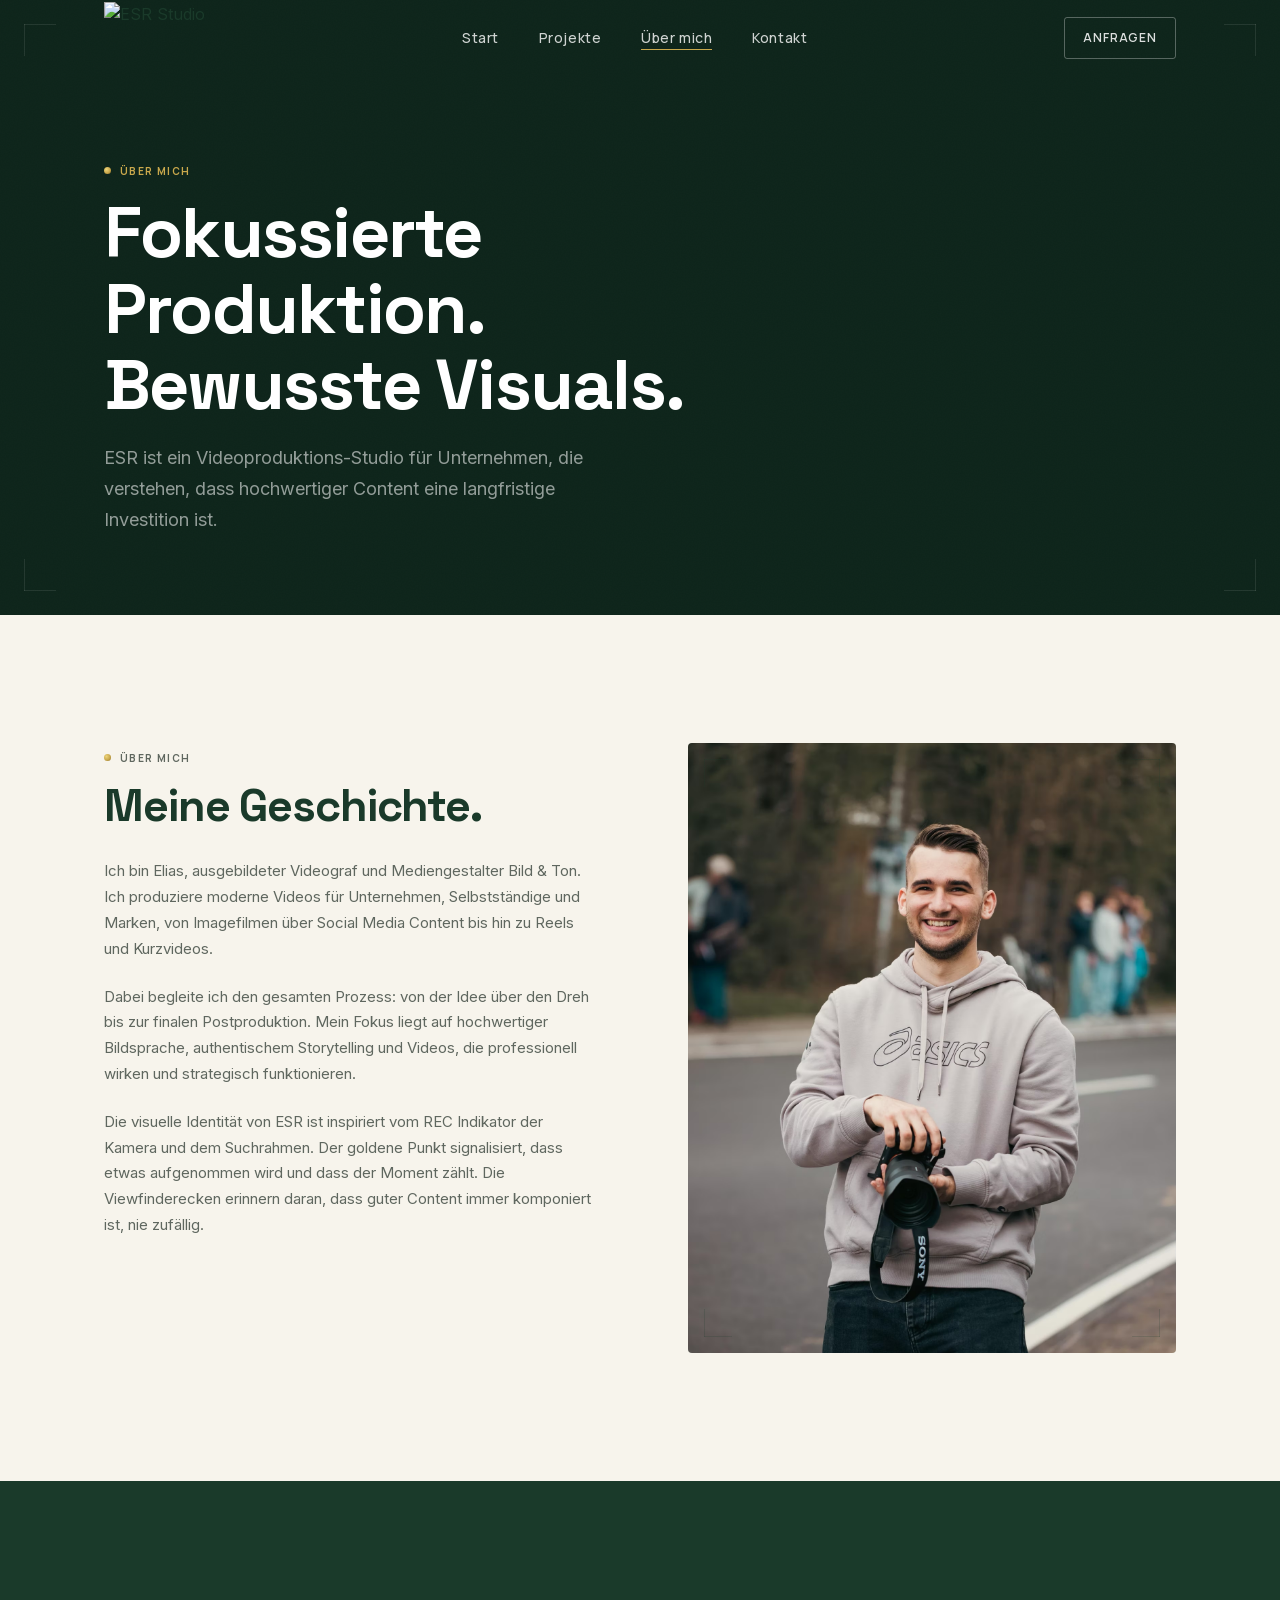
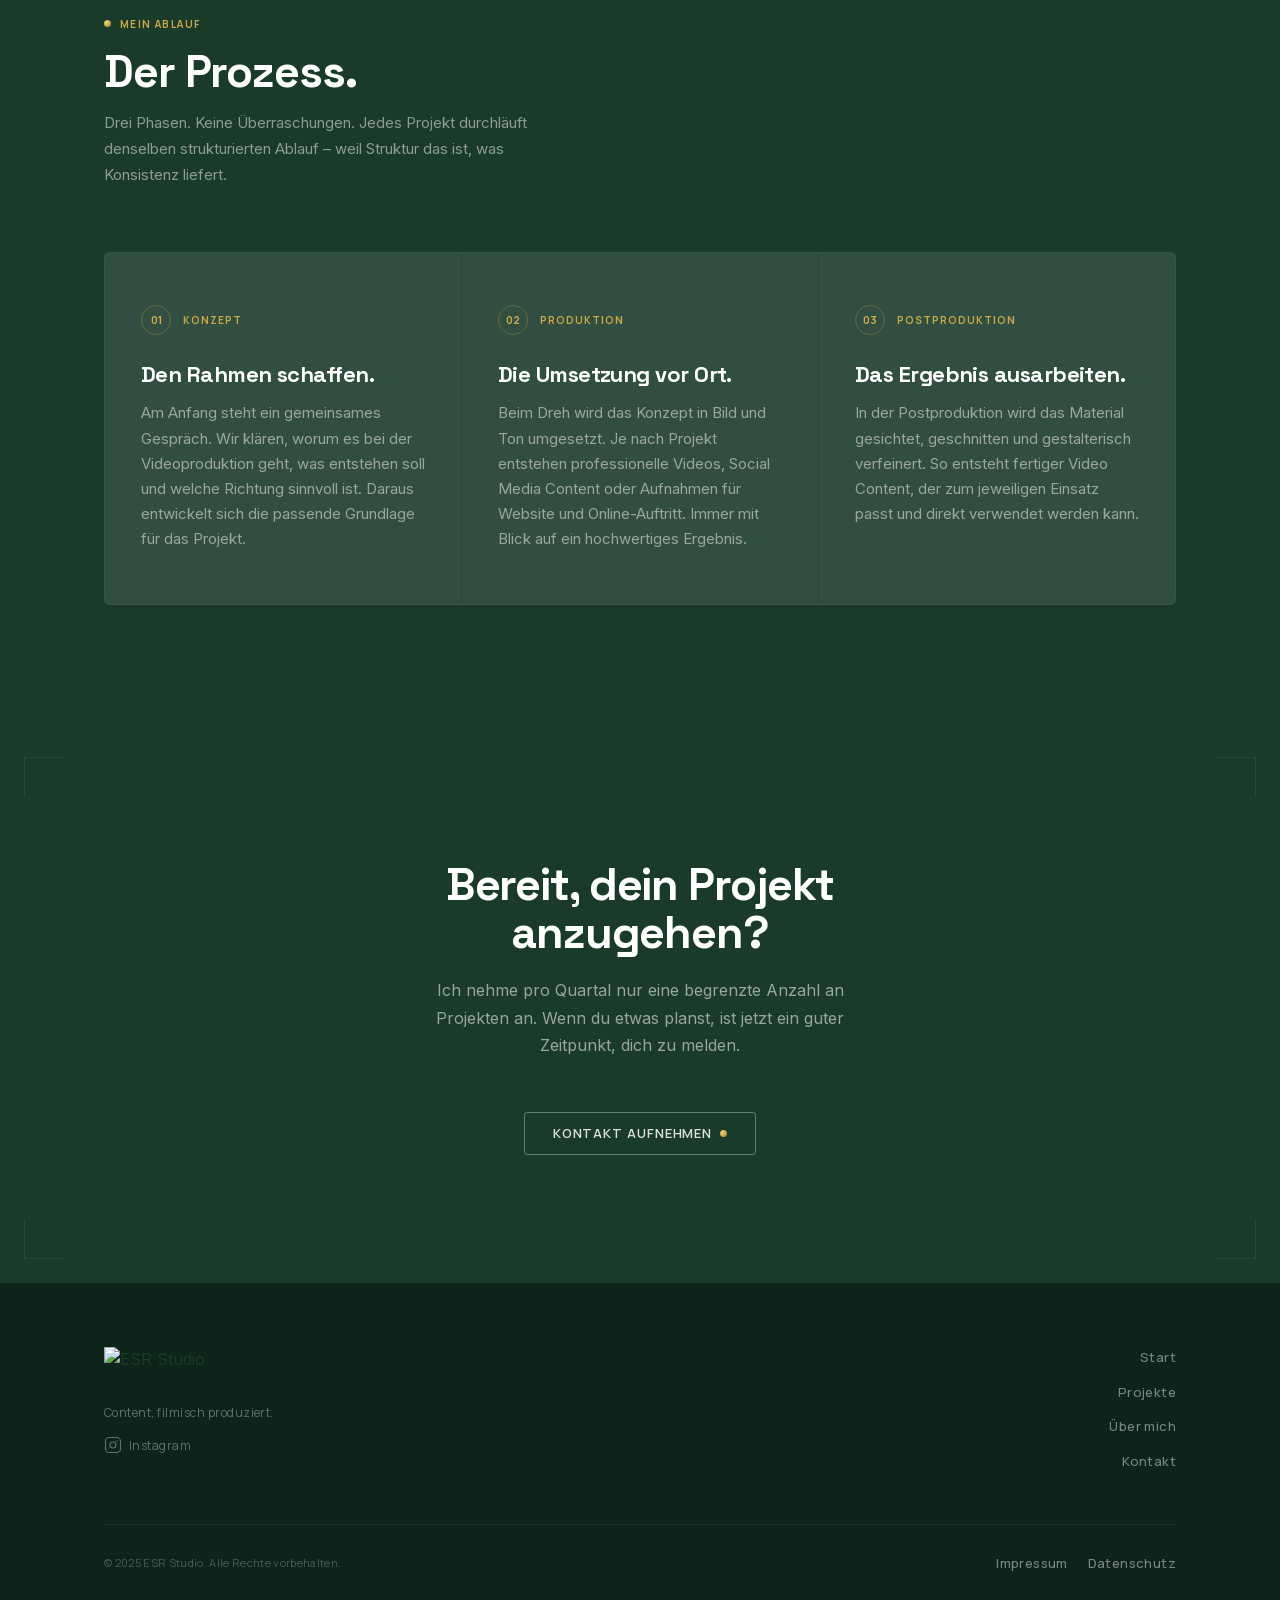
==== about.html @ 5d0f4ec6 "Optimize images: convert all to AVIF for faster load times Converted all JPG/PNG images to AVIF form" ====
<!DOCTYPE html>
<html lang="de">
<head>
  <meta charset="UTF-8">
  <meta name="viewport" content="width=device-width, initial-scale=1.0">
  <title>Über mich — ESR Studio</title>
  <meta name="description" content="Ich bin Elias – ausgebildeter Videograf und Mediengestalter. ESR produziert moderne Videos für Unternehmen, Selbstständige und Marken.">
  <link rel="stylesheet" href="css/fonts.css">
  <link rel="stylesheet" href="css/styles.css">
</head>
<body>

  <!-- Navigation -->
  <nav class="nav" id="nav">
    <div class="nav__inner">

      <a href="index.html" class="nav__logo-link" aria-label="ESR Studio — Startseite">
        <img class="logo"
             src="Brand_assets/Kopie%20von%20ESR%20studio%20(1).avif"
             alt="ESR Studio"
             height="72">
      </a>

      <ul class="nav__links" role="list">
        <li><a href="index.html"   class="nav__link">Start</a></li>
        <li><a href="work.html"    class="nav__link">Projekte</a></li>
        <li><a href="about.html"   class="nav__link active">Über mich</a></li>
        <li><a href="contact.html" class="nav__link">Kontakt</a></li>
      </ul>

      <a href="contact.html" class="nav__cta">Anfragen</a>

      <button class="nav__toggle" id="navToggle" aria-label="Menü öffnen">
        <span></span><span></span><span></span>
      </button>
    </div>
  </nav>

  <!-- Mobile menu -->
  <div class="nav__mobile" id="mobileMenu" role="dialog" aria-label="Navigation">
    <button class="nav__mobile-close" id="mobileClose" aria-label="Menü schließen">&#x2715;</button>
    <a href="index.html"   class="nav__mobile-link">Start</a>
    <a href="work.html"    class="nav__mobile-link">Projekte</a>
    <a href="about.html"   class="nav__mobile-link">Über mich</a>
    <a href="contact.html" class="nav__mobile-link">Kontakt</a>
  </div>

  <main>

    <!-- Page Hero -->
    <header class="page-hero">
      <div class="page-hero__grain" aria-hidden="true"></div>
      <div class="container">
        <div class="page-hero__content">
          <div class="section-label section-label--gold hero-enter hero-enter-d1">
            <span class="gold-dot"></span> Über mich
          </div>
          <h1 class="hero-enter hero-enter-d2">
            Fokussierte Produktion.<br>Bewusste Visuals.
          </h1>
          <p class="hero-enter hero-enter-d3">
            ESR ist ein Videoproduktions-Studio für Unternehmen, die verstehen,
            dass hochwertiger Content eine langfristige Investition ist.
          </p>
        </div>
      </div>
    </header>

    <!-- Brand Intro -->
    <section class="section about-intro">
      <div class="container">
        <div class="about-grid">

          <div class="about-text reveal">
            <div class="section-label">
              <span class="gold-dot"></span> Über mich
            </div>
            <h2>Meine Geschichte.</h2>

            <p>
              Ich bin Elias, ausgebildeter Videograf und Mediengestalter Bild &amp; Ton.
              Ich produziere moderne Videos für Unternehmen, Selbstständige und Marken,
              von Imagefilmen über Social Media Content bis hin zu Reels und Kurzvideos.
            </p>

            <p>
              Dabei begleite ich den gesamten Prozess: von der Idee über den Dreh bis
              zur finalen Postproduktion. Mein Fokus liegt auf hochwertiger Bildsprache,
              authentischem Storytelling und Videos, die professionell wirken und
              strategisch funktionieren.
            </p>

            <p>
              Die visuelle Identität von ESR ist inspiriert vom REC Indikator der Kamera
              und dem Suchrahmen. Der goldene Punkt signalisiert, dass etwas aufgenommen
              wird und dass der Moment zählt. Die Viewfinderecken erinnern daran, dass
              guter Content immer komponiert ist, nie zufällig.
            </p>
          </div>

          <div class="about-visual reveal reveal-d2">
            <div class="about-frame">
              <img
                src="Brand_assets/47c18614-36d2-4e0f-a50e-93b19e97b266%203.avif"
                alt="Elias — ESR Studio"
                class="about-frame__img">
            </div>
          </div>

        </div>
      </div>
    </section>

    <!-- Process Section -->
    <section class="section process-section">
      <div class="container">
        <div class="process-section__head reveal">
          <div class="section-label section-label--gold">
            <span class="gold-dot"></span> Mein Ablauf
          </div>
          <h2>Der Prozess.</h2>
          <p>
            Drei Phasen. Keine Überraschungen. Jedes Projekt durchläuft denselben
            strukturierten Ablauf – weil Struktur das ist, was Konsistenz liefert.
          </p>
        </div>

        <div class="process-grid">

          <div class="process-card reveal reveal-d1">
            <div class="process-card__step">
              <div class="process-card__num">01</div>
              <span class="process-card__step-label">Konzept</span>
            </div>
            <h3>Den Rahmen schaffen.</h3>
            <p>
              Am Anfang steht ein gemeinsames Gespräch. Wir klären, worum es bei der
              Videoproduktion geht, was entstehen soll und welche Richtung sinnvoll ist.
              Daraus entwickelt sich die passende Grundlage für das Projekt.
            </p>
          </div>

          <div class="process-card reveal reveal-d2">
            <div class="process-card__step">
              <div class="process-card__num">02</div>
              <span class="process-card__step-label">Produktion</span>
            </div>
            <h3>Die Umsetzung vor Ort.</h3>
            <p>
              Beim Dreh wird das Konzept in Bild und Ton umgesetzt. Je nach Projekt
              entstehen professionelle Videos, Social Media Content oder Aufnahmen für
              Website und Online-Auftritt. Immer mit Blick auf ein hochwertiges Ergebnis.
            </p>
          </div>

          <div class="process-card reveal reveal-d3">
            <div class="process-card__step">
              <div class="process-card__num">03</div>
              <span class="process-card__step-label">Postproduktion</span>
            </div>
            <h3>Das Ergebnis ausarbeiten.</h3>
            <p>
              In der Postproduktion wird das Material gesichtet, geschnitten und
              gestalterisch verfeinert. So entsteht fertiger Video Content, der zum
              jeweiligen Einsatz passt und direkt verwendet werden kann.
            </p>
          </div>

        </div>
      </div>
    </section>

    <!-- CTA -->
    <section class="section cta-banner">
      <div class="container">
        <h2 class="reveal">Bereit, dein Projekt anzugehen?</h2>
        <p class="reveal reveal-d1">
          Ich nehme pro Quartal nur eine begrenzte Anzahl an Projekten an.
          Wenn du etwas planst, ist jetzt ein guter Zeitpunkt, dich zu melden.
        </p>
        <a href="contact.html" class="btn btn--outline reveal reveal-d2">
          Kontakt aufnehmen <span class="gold-dot"></span>
        </a>
      </div>
    </section>

  </main>

  <!-- Footer -->
  <footer class="footer">
    <div class="container">
      <div class="footer__inner">
        <div>
          <img class="footer__brand-logo"
               src="Brand_assets/ESR%20studio%20(2).avif"
               alt="ESR Studio">
          <p class="footer__tagline">Content, filmisch produziert.</p>
          <a href="https://www.instagram.com/esr_visuals/" target="_blank" rel="noopener noreferrer" class="footer__instagram" aria-label="ESR Studio auf Instagram">
            <svg width="18" height="18" viewBox="0 0 24 24" fill="none" stroke="currentColor" stroke-width="1.5" stroke-linecap="round" stroke-linejoin="round"><rect x="2" y="2" width="20" height="20" rx="5" ry="5"/><circle cx="12" cy="12" r="4"/><circle cx="17.5" cy="6.5" r="1" fill="currentColor" stroke="none"/></svg>
            Instagram
          </a>
        </div>
        <nav class="footer__nav" aria-label="Footer-Links">
          <a href="index.html"   class="footer__nav-link">Start</a>
          <a href="work.html"    class="footer__nav-link">Projekte</a>
          <a href="about.html"   class="footer__nav-link">Über mich</a>
          <a href="contact.html" class="footer__nav-link">Kontakt</a>
        </nav>
      </div>
      <div class="footer__divider"></div>
      <div class="footer__bottom">
        <p class="footer__copy">&copy; 2025 ESR Studio. Alle Rechte vorbehalten.</p>
        <div class="footer__legal">
          <a href="impressum.html" class="footer__nav-link">Impressum</a>
          <a href="datenschutz.html" class="footer__nav-link">Datenschutz</a>
        </div>
      </div>
    </div>
  </footer>

  <script src="js/main.js"></script>
</body>
</html>
---- css/fonts.css ----
/* Space Grotesk — latin-ext */
@font-face {
  font-family: 'Space Grotesk';
  font-style: normal;
  font-weight: 400 700;
  font-display: swap;
  src: url('../fonts/space-grotesk-latin-ext.woff2') format('woff2');
  unicode-range: U+0100-02BA, U+02BD-02C5, U+02C7-02CC, U+02CE-02D7, U+02DD-02FF, U+0304, U+0308, U+0329, U+1D00-1DBF, U+1E00-1E9F, U+1EF2-1EFF, U+2020, U+20A0-20AB, U+20AD-20C0, U+2113, U+2C60-2C7F, U+A720-A7FF;
}
/* Space Grotesk — latin */
@font-face {
  font-family: 'Space Grotesk';
  font-style: normal;
  font-weight: 400 700;
  font-display: swap;
  src: url('../fonts/space-grotesk-latin.woff2') format('woff2');
  unicode-range: U+0000-00FF, U+0131, U+0152-0153, U+02BB-02BC, U+02C6, U+02DA, U+02DC, U+0304, U+0308, U+0329, U+2000-206F, U+20AC, U+2122, U+2191, U+2193, U+2212, U+2215, U+FEFF, U+FFFD;
}

/* Inter — latin-ext */
@font-face {
  font-family: 'Inter';
  font-style: normal;
  font-weight: 300 500;
  font-display: swap;
  src: url('../fonts/inter-latin-ext.woff2') format('woff2');
  unicode-range: U+0100-02BA, U+02BD-02C5, U+02C7-02CC, U+02CE-02D7, U+02DD-02FF, U+0304, U+0308, U+0329, U+1D00-1DBF, U+1E00-1E9F, U+1EF2-1EFF, U+2020, U+20A0-20AB, U+20AD-20C0, U+2113, U+2C60-2C7F, U+A720-A7FF;
}
/* Inter — latin */
@font-face {
  font-family: 'Inter';
  font-style: normal;
  font-weight: 300 500;
  font-display: swap;
  src: url('../fonts/inter-latin.woff2') format('woff2');
  unicode-range: U+0000-00FF, U+0131, U+0152-0153, U+02BB-02BC, U+02C6, U+02DA, U+02DC, U+0304, U+0308, U+0329, U+2000-206F, U+20AC, U+2122, U+2191, U+2193, U+2212, U+2215, U+FEFF, U+FFFD;
}

/* Manrope — latin-ext */
@font-face {
  font-family: 'Manrope';
  font-style: normal;
  font-weight: 400 700;
  font-display: swap;
  src: url('../fonts/manrope-latin-ext.woff2') format('woff2');
  unicode-range: U+0100-02BA, U+02BD-02C5, U+02C7-02CC, U+02CE-02D7, U+02DD-02FF, U+0304, U+0308, U+0329, U+1D00-1DBF, U+1E00-1E9F, U+1EF2-1EFF, U+2020, U+20A0-20AB, U+20AD-20C0, U+2113, U+2C60-2C7F, U+A720-A7FF;
}
/* Manrope — latin */
@font-face {
  font-family: 'Manrope';
  font-style: normal;
  font-weight: 400 700;
  font-display: swap;
  src: url('../fonts/manrope-latin.woff2') format('woff2');
  unicode-range: U+0000-00FF, U+0131, U+0152-0153, U+02BB-02BC, U+02C6, U+02DA, U+02DC, U+0304, U+0308, U+0329, U+2000-206F, U+20AC, U+2122, U+2191, U+2193, U+2212, U+2215, U+FEFF, U+FFFD;
}
---- css/styles.css ----
/* ===========================
   ESR Studio — Website Styles
   =========================== */

/* ===========================
   Custom Properties
   =========================== */
:root {
  --pine:         #1A3A2A;
  --deep-pine:    #0D241A;
  --gold:         #C9A84C;
  --antique-gold: #9E7D2E;
  --ivory:        #F7F4EC;
  --mist-green:   #DDE6DD;
  --graphite:     #5F675F;
  --white:        #FFFFFF;

  --font-headline: 'Space Grotesk', Arial, sans-serif;
  --font-body:     'Inter', Arial, sans-serif;
  --font-ui:       'Manrope', Arial, sans-serif;

  --max-width:     1200px;
  --gutter:        clamp(24px, 5vw, 72px);
  --section-gap:   clamp(80px, 10vw, 140px);
  --nav-height:    76px;

  --ease:     cubic-bezier(0.25, 0.46, 0.45, 0.94);
  --duration: 0.4s;
}

/* ===========================
   Reset & Base
   =========================== */
*, *::before, *::after {
  box-sizing: border-box;
  margin: 0;
  padding: 0;
}

html {
  scroll-behavior: smooth;
  -webkit-font-smoothing: antialiased;
  -moz-osx-font-smoothing: grayscale;
}

body {
  font-family: var(--font-body);
  font-size: 16px;
  line-height: 1.6;
  color: var(--pine);
  background-color: var(--ivory);
}

img { display: block; max-width: 100%; }
a   { text-decoration: none; color: inherit; }
ul  { list-style: none; }

/* ===========================
   Typography
   =========================== */
h1, h2, h3, h4 {
  font-family: var(--font-headline);
  font-weight: 700;
  line-height: 1.08;
  letter-spacing: -0.025em;
}

h1 { font-size: clamp(2.6rem, 5.5vw, 5rem); }
h2 { font-size: clamp(2rem,   3.5vw, 3.2rem); }
h3 { font-size: clamp(1.2rem, 2vw,   1.625rem); }

p {
  color: var(--graphite);
  line-height: 1.72;
}

/* ===========================
   Layout
   =========================== */
.container {
  width: 100%;
  max-width: var(--max-width);
  margin: 0 auto;
  padding: 0 var(--gutter);
}

.section {
  padding: var(--section-gap) 0;
}

/* ===========================
   Viewfinder Corner Helper
   =========================== */
.vf-corners {
  position: absolute;
  inset: 0;
  pointer-events: none;
  z-index: 1;
}

.vf-corners::before,
.vf-corners::after {
  content: '';
  position: absolute;
  width: 36px;
  height: 36px;
}

/* 4-corner trick via box-shadow on a single el */
.vf-corners-el {
  position: absolute;
  inset: 28px;
  pointer-events: none;
  z-index: 1;
}

.vf-corners-el--white {
  background:
    linear-gradient(rgba(255,255,255,.18), rgba(255,255,255,.18)) top    left  / 36px 1px  no-repeat,
    linear-gradient(rgba(255,255,255,.18), rgba(255,255,255,.18)) top    left  / 1px  36px no-repeat,
    linear-gradient(rgba(255,255,255,.18), rgba(255,255,255,.18)) top    right / 36px 1px  no-repeat,
    linear-gradient(rgba(255,255,255,.18), rgba(255,255,255,.18)) top    right / 1px  36px no-repeat,
    linear-gradient(rgba(255,255,255,.18), rgba(255,255,255,.18)) bottom left  / 36px 1px  no-repeat,
    linear-gradient(rgba(255,255,255,.18), rgba(255,255,255,.18)) bottom left  / 1px  36px no-repeat,
    linear-gradient(rgba(255,255,255,.18), rgba(255,255,255,.18)) bottom right / 36px 1px  no-repeat,
    linear-gradient(rgba(255,255,255,.18), rgba(255,255,255,.18)) bottom right / 1px  36px no-repeat;
}

.vf-corners-el--pine {
  background:
    linear-gradient(rgba(26,58,42,.15), rgba(26,58,42,.15)) top    left  / 28px 1px  no-repeat,
    linear-gradient(rgba(26,58,42,.15), rgba(26,58,42,.15)) top    left  / 1px  28px no-repeat,
    linear-gradient(rgba(26,58,42,.15), rgba(26,58,42,.15)) top    right / 28px 1px  no-repeat,
    linear-gradient(rgba(26,58,42,.15), rgba(26,58,42,.15)) top    right / 1px  28px no-repeat,
    linear-gradient(rgba(26,58,42,.15), rgba(26,58,42,.15)) bottom left  / 28px 1px  no-repeat,
    linear-gradient(rgba(26,58,42,.15), rgba(26,58,42,.15)) bottom left  / 1px  28px no-repeat,
    linear-gradient(rgba(26,58,42,.15), rgba(26,58,42,.15)) bottom right / 28px 1px  no-repeat,
    linear-gradient(rgba(26,58,42,.15), rgba(26,58,42,.15)) bottom right / 1px  28px no-repeat;
}

/* ===========================
   Gold Dot
   =========================== */
.gold-dot {
  display: inline-block;
  width: 7px;
  height: 7px;
  border-radius: 50%;
  background: radial-gradient(circle at 35% 35%, #EDD47A, #C9A84C 55%, #8A6A20);
  flex-shrink: 0;
}

/* ===========================
   Buttons
   =========================== */
.btn {
  display: inline-flex;
  align-items: center;
  gap: 8px;
  font-family: var(--font-ui);
  font-size: 13px;
  font-weight: 600;
  letter-spacing: 0.07em;
  text-transform: uppercase;
  padding: 14px 28px;
  border-radius: 3px;
  transition: background var(--duration) var(--ease),
              color var(--duration) var(--ease),
              border-color var(--duration) var(--ease);
  cursor: pointer;
  border: 1px solid transparent;
  line-height: 1;
}

/* Primary — dark background version */
.btn--primary {
  background: var(--pine);
  color: var(--white);
  border-color: var(--pine);
}
.btn--primary:hover {
  background: var(--deep-pine);
  border-color: var(--deep-pine);
}
.btn--primary .gold-dot { margin-left: 4px; }

/* Outline on dark bg */
.btn--outline {
  background: transparent;
  color: rgba(255,255,255,.85);
  border-color: rgba(255,255,255,.32);
}
.btn--outline:hover {
  border-color: var(--gold);
  color: var(--gold);
}

/* Outline on light bg */
.btn--outline-dark {
  background: transparent;
  color: var(--pine);
  border-color: rgba(26,58,42,.3);
}
.btn--outline-dark:hover {
  border-color: var(--antique-gold);
  color: var(--antique-gold);
}

/* ===========================
   Navigation
   =========================== */
.nav {
  position: fixed;
  top: 0;
  left: 0;
  right: 0;
  z-index: 100;
  height: var(--nav-height);
  transition: background var(--duration) var(--ease),
              box-shadow var(--duration) var(--ease);
}

.nav--transparent { background: transparent; }

.nav--solid {
  background: rgba(13,36,26,.97);
  backdrop-filter: blur(12px);
  -webkit-backdrop-filter: blur(12px);
  box-shadow: 0 1px 0 rgba(0,0,0,.25);
}

.nav__inner {
  display: flex;
  align-items: center;
  justify-content: space-between;
  height: 100%;
  max-width: var(--max-width);
  margin: 0 auto;
  padding: 0 var(--gutter);
}

/* Logo switching */
.nav__logo-link {
  display: flex;
  align-items: center;
  height: 72px;
  flex-shrink: 0;
}

.nav__logo-link img {
  height: 100%;
  width: auto;
  object-fit: contain;
  display: block;
}

.logo { display: block; }

/* Nav links */
.nav__links {
  display: flex;
  align-items: center;
  gap: 40px;
}

.nav__link {
  font-family: var(--font-ui);
  font-size: 14px;
  font-weight: 500;
  letter-spacing: 0.04em;
  color: rgba(255,255,255,.8);
  position: relative;
  transition: color var(--duration) var(--ease);
}

.nav__link::after {
  content: '';
  position: absolute;
  bottom: -3px;
  left: 0;
  width: 0;
  height: 1px;
  background: var(--gold);
  transition: width var(--duration) var(--ease);
}

.nav__link:hover::after,
.nav__link.active::after { width: 100%; }

.nav__link:hover { color: var(--white); }

/* Nav CTA */
.nav__cta {
  font-family: var(--font-ui);
  font-size: 12px;
  font-weight: 600;
  letter-spacing: 0.07em;
  text-transform: uppercase;
  padding: 10px 18px;
  border-radius: 3px;
  border: 1px solid transparent;
  transition: all var(--duration) var(--ease);
}

.nav__cta {
  border-color: rgba(255,255,255,.3);
  color: rgba(255,255,255,.85);
}
.nav__cta:hover {
  border-color: var(--gold);
  color: var(--gold);
}

/* Mobile toggle */
.nav__toggle {
  display: none;
  flex-direction: column;
  gap: 5px;
  cursor: pointer;
  padding: 4px;
  background: none;
  border: none;
}

.nav__toggle span {
  display: block;
  width: 22px;
  height: 1.5px;
  background: rgba(255,255,255,.85);
  transition: all .3s;
}

/* Mobile full-screen menu */
.nav__mobile {
  display: none;
  position: fixed;
  inset: 0;
  background: var(--deep-pine);
  z-index: 200;
  flex-direction: column;
  align-items: center;
  justify-content: center;
  gap: 36px;
  overflow: hidden;
}

.nav__mobile.open { display: flex; }

.nav__mobile::before {
  content: '';
  position: absolute;
  inset: 24px;
  background:
    linear-gradient(rgba(255,255,255,.06), rgba(255,255,255,.06)) top    left  / 32px 1px  no-repeat,
    linear-gradient(rgba(255,255,255,.06), rgba(255,255,255,.06)) top    left  / 1px  32px no-repeat,
    linear-gradient(rgba(255,255,255,.06), rgba(255,255,255,.06)) top    right / 32px 1px  no-repeat,
    linear-gradient(rgba(255,255,255,.06), rgba(255,255,255,.06)) top    right / 1px  32px no-repeat,
    linear-gradient(rgba(255,255,255,.06), rgba(255,255,255,.06)) bottom left  / 32px 1px  no-repeat,
    linear-gradient(rgba(255,255,255,.06), rgba(255,255,255,.06)) bottom left  / 1px  32px no-repeat,
    linear-gradient(rgba(255,255,255,.06), rgba(255,255,255,.06)) bottom right / 32px 1px  no-repeat,
    linear-gradient(rgba(255,255,255,.06), rgba(255,255,255,.06)) bottom right / 1px  32px no-repeat;
  pointer-events: none;
}

.nav__mobile-link {
  font-family: var(--font-headline);
  font-size: clamp(2rem, 5vw, 3rem);
  font-weight: 700;
  color: var(--white);
  letter-spacing: -0.02em;
  transition: color .3s;
  position: relative;
  z-index: 1;
}
.nav__mobile-link:hover { color: var(--gold); }

.nav__mobile-close {
  position: absolute;
  top: 24px;
  right: var(--gutter);
  background: none;
  border: none;
  color: rgba(255,255,255,.5);
  font-size: 20px;
  cursor: pointer;
  z-index: 201;
  transition: color .3s;
  line-height: 1;
}
.nav__mobile-close:hover { color: var(--white); }

/* ===========================
   Hero Section
   =========================== */
.hero {
  min-height: 100svh;
  background-color: var(--deep-pine);
  display: flex;
  align-items: center;
  position: relative;
  overflow: hidden;
}

.hero__video {
  position: absolute;
  inset: 0;
  width: 100%;
  height: 100%;
  z-index: 0;
  opacity: .45;
  overflow: hidden;
}

.hero__video iframe {
  position: absolute;
  top: 50%;
  left: 50%;
  transform: translate(-50%, -50%);
  width: 177.78vh;
  height: 56.25vw;
  min-width: 100%;
  min-height: 100%;
  pointer-events: none;
}

.hero__grain {
  position: absolute;
  inset: 0;
  background-image: url("data:image/svg+xml,%3Csvg xmlns='http://www.w3.org/2000/svg' width='400' height='400'%3E%3Cfilter id='n'%3E%3CfeTurbulence type='fractalNoise' baseFrequency='0.75' numOctaves='4' stitchTiles='stitch'/%3E%3C/filter%3E%3Crect width='400' height='400' filter='url(%23n)' opacity='1'/%3E%3C/svg%3E");
  opacity: .025;
  pointer-events: none;
}

.hero__glow {
  position: absolute;
  inset: 0;
  background:
    radial-gradient(ellipse 70% 60% at 75% 25%, rgba(26,58,42,.7) 0%, transparent 70%),
    radial-gradient(ellipse 50% 40% at 10% 85%, rgba(201,168,76,.04) 0%, transparent 60%);
  pointer-events: none;
}

.hero__content {
  position: relative;
  z-index: 2;
  max-width: 800px;
  padding-top: var(--nav-height);
}

.hero__eyebrow {
  display: inline-flex;
  align-items: center;
  gap: 10px;
  font-family: var(--font-ui);
  font-size: 11px;
  font-weight: 700;
  letter-spacing: .13em;
  text-transform: uppercase;
  color: var(--gold);
  margin-bottom: 36px;
}

.hero h1 {
  color: var(--white);
  margin-bottom: 28px;
  line-height: 1.06;
}

.hero__sub {
  font-size: clamp(.95rem, 1.5vw, 1.125rem);
  color: rgba(255,255,255,.58);
  max-width: 540px;
  margin-bottom: 52px;
  line-height: 1.72;
}

.hero__cta {
  display: flex;
  flex-wrap: wrap;
  gap: 14px;
}

.hero__scroll {
  position: absolute;
  bottom: 44px;
  left: 50%;
  transform: translateX(-50%);
  z-index: 2;
  display: flex;
  flex-direction: column;
  align-items: center;
  gap: 10px;
  opacity: .35;
  transition: opacity .3s;
}
.hero__scroll:hover { opacity: .7; }

.hero__scroll-track {
  width: 1px;
  height: 52px;
  background: linear-gradient(to bottom, rgba(255,255,255,0), rgba(255,255,255,.6));
  animation: scrollPulse 2.2s ease-in-out infinite;
}

.hero__scroll-label {
  font-family: var(--font-ui);
  font-size: 9px;
  letter-spacing: .18em;
  text-transform: uppercase;
  color: rgba(255,255,255,.5);
}

@keyframes scrollPulse {
  0%, 100% { opacity: .3; transform: scaleY(1.0) translateY(0); }
  60%       { opacity: .9; transform: scaleY(.85) translateY(4px); }
}

/* ===========================
   Section Labels
   =========================== */
.section-label {
  display: inline-flex;
  align-items: center;
  gap: 9px;
  font-family: var(--font-ui);
  font-size: 10px;
  font-weight: 700;
  letter-spacing: .14em;
  text-transform: uppercase;
  color: var(--graphite);
  margin-bottom: 16px;
}

.section-label--light {
  color: rgba(255,255,255,.4);
}

.section-label--gold { color: var(--gold); }

/* ===========================
   Values / Process Preview
   =========================== */
.values {
  background: var(--ivory);
}

.values__head {
  margin-bottom: 64px;
}

.values__grid {
  display: grid;
  grid-template-columns: repeat(2, 1fr);
  border: 1px solid rgba(26,58,42,.09);
  border-radius: 6px;
  overflow: hidden;
  background: rgba(26,58,42,.06);
  gap: 1px;
}

.value-card {
  background: var(--white);
  padding: 52px 40px;
  transition: background var(--duration) var(--ease);
}
.value-card:hover { background: var(--mist-green); }

.value-card__num {
  font-family: var(--font-ui);
  font-size: 10px;
  font-weight: 700;
  letter-spacing: .1em;
  color: var(--gold);
  margin-bottom: 28px;
  display: flex;
  align-items: center;
  gap: 10px;
}
.value-card__num::before {
  content: '';
  display: inline-block;
  width: 24px;
  height: 1px;
  background: var(--gold);
}

.value-card h3 {
  color: var(--pine);
  margin-bottom: 14px;
}

.value-card p {
  font-size: .9375rem;
  line-height: 1.68;
}

/* ===========================
   Work Grid
   =========================== */
.work-section { background: var(--mist-green); }

.section-header {
  display: flex;
  align-items: flex-end;
  justify-content: space-between;
  margin-bottom: 56px;
  gap: 20px;
}

.section-header__left h2 { margin-bottom: 0; }

.work-grid {
  display: grid;
  grid-template-columns: repeat(2, 1fr);
  gap: 3px;
  background: rgba(13,36,26,.25);
  border-radius: 6px;
  overflow: hidden;
}

.work-grid .work-card:first-child {
  grid-column: 1 / -1;
  aspect-ratio: 21 / 9;
}

/* Full grid on work.html */
.work-grid--full {
  grid-template-columns: repeat(2, 1fr);
}
.work-grid--full .work-card:first-child {
  grid-column: 1 / -1;
  aspect-ratio: 21 / 9;
}

.work-card {
  position: relative;
  overflow: hidden;
  aspect-ratio: 16 / 10;
  cursor: pointer;
  background: var(--deep-pine);
}

.work-card__placeholder {
  width: 100%;
  height: 100%;
  background: linear-gradient(135deg, var(--pine) 0%, var(--deep-pine) 100%);
  transition: transform .8s var(--ease);
  display: flex;
  align-items: center;
  justify-content: center;
}

.work-card:hover .work-card__placeholder { transform: scale(1.04); }

.work-card__img {
  position: absolute;
  inset: 0;
  width: 100%;
  height: 100%;
  object-fit: cover;
  transition: transform .8s var(--ease);
  display: block;
}
.work-card:hover .work-card__img { transform: scale(1.04); }

.work-card__video {
  position: absolute;
  inset: 0;
  width: 100%;
  height: 100%;
  overflow: hidden;
  transition: transform .8s var(--ease);
}
.work-card:hover .work-card__video { transform: scale(1.04); }
.work-card__video iframe {
  position: absolute;
  top: 50%;
  left: 50%;
  transform: translate(-50%, -50%);
  width: 112%;
  height: 112%;
  pointer-events: none;
}

.work-card--portrait {
  aspect-ratio: 9 / 16;
}

.work-card--portrait .work-card__video iframe {
  width: 100%;
  height: 100%;
  transform: translate(-50%, -50%);
}

.work-card__placeholder-bg {
  position: absolute;
  inset: 0;
  background: #0d1a13;
  border: 1px dashed rgba(201,168,76,.25);
  display: flex;
  flex-direction: column;
  align-items: center;
  justify-content: center;
  gap: 12px;
  color: rgba(201,168,76,.5);
  font-size: .75rem;
  letter-spacing: .12em;
  text-transform: uppercase;
}

.work-card__play {
  width: 52px;
  height: 52px;
  border: 1px solid rgba(201,168,76,.35);
  border-radius: 50%;
  display: flex;
  align-items: center;
  justify-content: center;
  opacity: .45;
  transition: opacity .4s, transform .4s;
}
.work-card:hover .work-card__play {
  opacity: .9;
  transform: scale(1.08);
}

.work-card__overlay {
  position: absolute;
  inset: 0;
  background: linear-gradient(to top, rgba(13,36,26,.92) 0%, rgba(13,36,26,.18) 55%, transparent 100%);
  display: flex;
  flex-direction: column;
  justify-content: flex-end;
  padding: 32px;
  transition: background .4s;
}
.work-card:hover .work-card__overlay {
  background: linear-gradient(to top, rgba(13,36,26,.96) 0%, rgba(13,36,26,.3) 60%, transparent 100%);
}

.work-card__cat {
  font-family: var(--font-ui);
  font-size: 10px;
  font-weight: 700;
  letter-spacing: .13em;
  text-transform: uppercase;
  color: var(--gold);
  margin-bottom: 8px;
}

.work-card__title {
  font-family: var(--font-headline);
  font-size: clamp(1.1rem, 2vw, 1.5rem);
  font-weight: 700;
  color: var(--white);
  letter-spacing: -.01em;
  margin-bottom: 10px;
  line-height: 1.15;
}

.work-card__desc {
  font-size: .825rem;
  color: rgba(255,255,255,.5);
  margin-bottom: 12px;
  line-height: 1.55;
  max-width: 420px;
  display: none;
}

.work-card:hover .work-card__desc { display: block; }

.work-card__meta {
  display: flex;
  align-items: center;
  gap: 0;
  font-family: var(--font-ui);
  font-size: 11px;
  color: rgba(255,255,255,.38);
}

.work-card__meta span { margin-left: 12px; }
.work-card__meta span:first-child { margin-left: 0; }
.work-card__meta span + span::before {
  content: '·';
  margin-right: 12px;
}

/* ===========================
   CTA Banner
   =========================== */
.cta-banner {
  background: var(--pine);
  position: relative;
  overflow: hidden;
  text-align: center;
}

.cta-banner::before {
  content: '';
  position: absolute;
  inset: 24px;
  background:
    linear-gradient(rgba(255,255,255,.07), rgba(255,255,255,.07)) top    left  / 40px 1px  no-repeat,
    linear-gradient(rgba(255,255,255,.07), rgba(255,255,255,.07)) top    left  / 1px  40px no-repeat,
    linear-gradient(rgba(255,255,255,.07), rgba(255,255,255,.07)) top    right / 40px 1px  no-repeat,
    linear-gradient(rgba(255,255,255,.07), rgba(255,255,255,.07)) top    right / 1px  40px no-repeat,
    linear-gradient(rgba(255,255,255,.07), rgba(255,255,255,.07)) bottom left  / 40px 1px  no-repeat,
    linear-gradient(rgba(255,255,255,.07), rgba(255,255,255,.07)) bottom left  / 1px  40px no-repeat,
    linear-gradient(rgba(255,255,255,.07), rgba(255,255,255,.07)) bottom right / 40px 1px  no-repeat,
    linear-gradient(rgba(255,255,255,.07), rgba(255,255,255,.07)) bottom right / 1px  40px no-repeat;
  pointer-events: none;
}

.cta-banner h2 {
  color: var(--white);
  margin: 0 auto 20px;
  max-width: 620px;
  position: relative;
}

.cta-banner p {
  color: rgba(255,255,255,.55);
  max-width: 460px;
  margin: 0 auto 52px;
  font-size: 1rem;
  position: relative;
}

.cta-banner .btn { position: relative; }

/* ===========================
   Footer
   =========================== */
.footer {
  background: var(--deep-pine);
  padding: 64px 0 40px;
}

.footer__inner {
  display: grid;
  grid-template-columns: 1fr auto;
  gap: 40px;
  align-items: start;
  margin-bottom: 52px;
}

.footer__brand-logo {
  height: 40px;
  width: auto;
  display: block;
  margin-bottom: 16px;
}

.footer__tagline {
  font-family: var(--font-ui);
  font-size: 12px;
  color: rgba(255,255,255,.35);
  letter-spacing: .04em;
}

.footer__nav {
  display: flex;
  flex-direction: column;
  gap: 14px;
  align-items: flex-end;
}

.footer__nav-link {
  font-family: var(--font-ui);
  font-size: 13px;
  font-weight: 500;
  color: rgba(255,255,255,.45);
  letter-spacing: .03em;
  transition: color .3s;
}
.footer__nav-link:hover { color: var(--gold); }

.footer__divider {
  height: 1px;
  background: rgba(255,255,255,.07);
  margin-bottom: 28px;
}

.footer__bottom {
  display: flex;
  align-items: center;
  justify-content: space-between;
  gap: 16px;
}

.footer__copy {
  font-family: var(--font-ui);
  font-size: 11px;
  color: rgba(255,255,255,.25);
  letter-spacing: .03em;
}

.footer__legal {
  display: flex;
  gap: 20px;
}

.footer__instagram {
  display: inline-flex;
  align-items: center;
  gap: 7px;
  margin-top: 12px;
  font-family: var(--font-ui);
  font-size: 12px;
  color: rgba(255,255,255,.35);
  text-decoration: none;
  letter-spacing: .04em;
  transition: color .2s;
}

.footer__instagram:hover {
  color: var(--gold);
}

/* Legal pages */
.legal-content {
  max-width: 760px;
  margin: 0 auto;
}

.legal-content h2 {
  font-size: 1.25rem;
  margin: 3.5rem 0 1rem;
  color: var(--deep-pine);
}

.legal-content h3 {
  font-size: 1rem;
  font-weight: 600;
  margin: 2rem 0 0.75rem;
}

.legal-content p {
  color: rgba(10,24,16,.7);
  line-height: 1.9;
  margin-bottom: 1.5rem;
}

.legal-content a {
  color: var(--gold);
  text-decoration: underline;
}

.legal-content ul {
  margin: 0.5rem 0 1rem 1.25rem;
  padding: 0;
}

.legal-content ul li {
  color: rgba(10,24,16,.7);
  line-height: 1.8;
  margin-bottom: 0.25rem;
}

/* ===========================
   Page Hero (interior pages)
   =========================== */
.page-hero {
  background: var(--deep-pine);
  padding: calc(var(--nav-height) + 80px) 0 80px;
  position: relative;
  overflow: hidden;
}

.page-hero__grain {
  position: absolute;
  inset: 0;
  background-image: url("data:image/svg+xml,%3Csvg xmlns='http://www.w3.org/2000/svg' width='400' height='400'%3E%3Cfilter id='n'%3E%3CfeTurbulence type='fractalNoise' baseFrequency='0.75' numOctaves='4' stitchTiles='stitch'/%3E%3C/filter%3E%3Crect width='400' height='400' filter='url(%23n)' opacity='1'/%3E%3C/svg%3E");
  opacity: .02;
  pointer-events: none;
}

.page-hero::after {
  content: '';
  position: absolute;
  inset: 24px;
  background:
    linear-gradient(rgba(255,255,255,.09), rgba(255,255,255,.09)) top    left  / 32px 1px  no-repeat,
    linear-gradient(rgba(255,255,255,.09), rgba(255,255,255,.09)) top    left  / 1px  32px no-repeat,
    linear-gradient(rgba(255,255,255,.09), rgba(255,255,255,.09)) top    right / 32px 1px  no-repeat,
    linear-gradient(rgba(255,255,255,.09), rgba(255,255,255,.09)) top    right / 1px  32px no-repeat,
    linear-gradient(rgba(255,255,255,.09), rgba(255,255,255,.09)) bottom left  / 32px 1px  no-repeat,
    linear-gradient(rgba(255,255,255,.09), rgba(255,255,255,.09)) bottom left  / 1px  32px no-repeat,
    linear-gradient(rgba(255,255,255,.09), rgba(255,255,255,.09)) bottom right / 32px 1px  no-repeat,
    linear-gradient(rgba(255,255,255,.09), rgba(255,255,255,.09)) bottom right / 1px  32px no-repeat;
  pointer-events: none;
}

.page-hero__content { position: relative; z-index: 2; }

.page-hero h1 {
  color: var(--white);
  max-width: 720px;
  margin-bottom: 20px;
}

.page-hero p {
  color: rgba(255,255,255,.55);
  font-size: clamp(.95rem, 1.5vw, 1.125rem);
  max-width: 520px;
  line-height: 1.72;
}

/* ===========================
   About Page
   =========================== */
.about-intro { background: var(--ivory); }

.about-grid {
  display: grid;
  grid-template-columns: 1fr 1fr;
  gap: 96px;
  align-items: start;
}

.about-text h2 { margin-bottom: 28px; }

.about-text p {
  margin-bottom: 22px;
  font-size: .9375rem;
}
.about-text p:last-child { margin-bottom: 0; }

.about-visual {
  position: sticky;
  top: calc(var(--nav-height) + 40px);
}

.about-frame {
  aspect-ratio: 4 / 5;
  background: var(--mist-green);
  border-radius: 4px;
  overflow: hidden;
  position: relative;
}

.about-frame::before {
  content: '';
  position: absolute;
  inset: 16px;
  background:
    linear-gradient(rgba(26,58,42,.18), rgba(26,58,42,.18)) top    left  / 28px 1px  no-repeat,
    linear-gradient(rgba(26,58,42,.18), rgba(26,58,42,.18)) top    left  / 1px  28px no-repeat,
    linear-gradient(rgba(26,58,42,.18), rgba(26,58,42,.18)) top    right / 28px 1px  no-repeat,
    linear-gradient(rgba(26,58,42,.18), rgba(26,58,42,.18)) top    right / 1px  28px no-repeat,
    linear-gradient(rgba(26,58,42,.18), rgba(26,58,42,.18)) bottom left  / 28px 1px  no-repeat,
    linear-gradient(rgba(26,58,42,.18), rgba(26,58,42,.18)) bottom left  / 1px  28px no-repeat,
    linear-gradient(rgba(26,58,42,.18), rgba(26,58,42,.18)) bottom right / 28px 1px  no-repeat,
    linear-gradient(rgba(26,58,42,.18), rgba(26,58,42,.18)) bottom right / 1px  28px no-repeat;
  pointer-events: none;
  z-index: 1;
}

.about-frame__img {
  width: 100%;
  height: 100%;
  object-fit: cover;
  object-position: center top;
  display: block;
}

/* Process Section */
.process-section { background: var(--pine); }

.process-section__head {
  margin-bottom: 64px;
}

.process-section__head h2 { color: var(--white); margin-bottom: 14px; }
.process-section__head p  { color: rgba(255,255,255,.5); max-width: 460px; font-size: .9375rem; }

.process-grid {
  display: grid;
  grid-template-columns: repeat(3, 1fr);
  gap: 1px;
  background: rgba(255,255,255,.07);
  border: 1px solid rgba(255,255,255,.07);
  border-radius: 6px;
  overflow: hidden;
}

.process-card {
  background: rgba(255,255,255,.04);
  padding: 52px 36px;
  transition: background .3s;
}
.process-card:hover { background: rgba(255,255,255,.09); }

.process-card__step {
  display: flex;
  align-items: center;
  gap: 12px;
  margin-bottom: 28px;
}

.process-card__num {
  width: 30px;
  height: 30px;
  border: 1px solid rgba(201,168,76,.3);
  border-radius: 50%;
  display: flex;
  align-items: center;
  justify-content: center;
  font-family: var(--font-ui);
  font-size: 11px;
  font-weight: 700;
  color: var(--gold);
}

.process-card__step-label {
  font-family: var(--font-ui);
  font-size: 10px;
  font-weight: 700;
  letter-spacing: .1em;
  text-transform: uppercase;
  color: var(--gold);
}

.process-card h3 {
  color: var(--white);
  margin-bottom: 14px;
  font-size: 1.375rem;
}

.process-card p {
  color: rgba(255,255,255,.5);
  font-size: .9375rem;
  line-height: 1.68;
}

/* ===========================
   Contact Page
   =========================== */
.contact-section { background: var(--ivory); }

.contact-grid {
  display: grid;
  grid-template-columns: 5fr 7fr;
  gap: 80px;
  align-items: start;
}

.contact-info__head {
  margin-bottom: 16px;
}

.contact-info h2 {
  margin-bottom: 24px;
  line-height: 1.1;
}

.contact-info > p {
  margin-bottom: 48px;
  font-size: .9375rem;
  line-height: 1.72;
}

.contact-details {
  display: flex;
  flex-direction: column;
  gap: 28px;
  border-top: 1px solid rgba(26,58,42,.1);
  padding-top: 36px;
}

.contact-detail {
  display: flex;
  flex-direction: column;
  gap: 5px;
}

.contact-detail__label {
  display: inline-flex;
  align-items: center;
  gap: 7px;
  font-family: var(--font-ui);
  font-size: 10px;
  font-weight: 700;
  letter-spacing: .1em;
  text-transform: uppercase;
  color: var(--graphite);
}

.contact-detail__value {
  font-size: .9375rem;
  font-weight: 500;
  color: var(--pine);
}

.contact-form-wrap {
  background: var(--white);
  border-radius: 6px;
  padding: 52px;
  border: 1px solid rgba(26,58,42,.08);
  position: sticky;
  top: calc(var(--nav-height) + 32px);
}

.contact-form-wrap h3 {
  color: var(--pine);
  margin-bottom: 36px;
  font-size: 1.25rem;
}

.form-group {
  margin-bottom: 22px;
}

.form-group label {
  display: block;
  font-family: var(--font-ui);
  font-size: 11px;
  font-weight: 600;
  letter-spacing: .08em;
  text-transform: uppercase;
  color: var(--graphite);
  margin-bottom: 8px;
}

.form-group input,
.form-group textarea,
.form-group select {
  width: 100%;
  padding: 13px 15px;
  border: 1px solid rgba(26,58,42,.14);
  border-radius: 3px;
  font-family: var(--font-body);
  font-size: 15px;
  color: var(--pine);
  background: var(--ivory);
  transition: border-color .3s, box-shadow .3s;
  outline: none;
  -webkit-appearance: none;
  appearance: none;
}

.form-group input::placeholder,
.form-group textarea::placeholder {
  color: rgba(95,103,95,.45);
}

.form-group input:focus,
.form-group textarea:focus {
  border-color: var(--pine);
  box-shadow: 0 0 0 3px rgba(26,58,42,.07);
  background: var(--white);
}

.form-group textarea {
  resize: vertical;
  min-height: 130px;
  line-height: 1.6;
}

.form-row {
  display: grid;
  grid-template-columns: 1fr 1fr;
  gap: 16px;
}

.form-submit { margin-top: 8px; }

.btn--form {
  width: 100%;
  justify-content: center;
  background: var(--pine);
  color: var(--white);
  font-family: var(--font-ui);
  font-size: 13px;
  font-weight: 600;
  letter-spacing: .07em;
  text-transform: uppercase;
  padding: 16px 32px;
  border-radius: 3px;
  border: none;
  cursor: pointer;
  transition: background .3s;
  display: flex;
  align-items: center;
  gap: 10px;
  line-height: 1;
}

.btn--form:hover { background: var(--deep-pine); }

.form-success {
  text-align: center;
  padding: 48px 24px;
}

.form-success__icon {
  width: 52px;
  height: 52px;
  border: 1px solid rgba(201,168,76,.35);
  border-radius: 50%;
  display: flex;
  align-items: center;
  justify-content: center;
  margin: 0 auto 24px;
}

.form-success h3 {
  color: var(--pine);
  margin-bottom: 12px;
}

.form-success p {
  font-size: .9375rem;
  color: var(--graphite);
}

/* Checkbox */
.form-group--checkbox {
  margin-top: 8px;
}

.checkbox-label {
  display: flex;
  align-items: flex-start;
  gap: 12px;
  cursor: pointer;
}

.checkbox-label input[type="checkbox"] {
  position: absolute;
  opacity: 0;
  width: 0;
  height: 0;
}

.checkbox-custom {
  flex-shrink: 0;
  width: 18px;
  height: 18px;
  margin-top: 2px;
  border: 1.5px solid rgba(10,24,16,.25);
  border-radius: 3px;
  background: transparent;
  transition: border-color .2s, background .2s;
  display: flex;
  align-items: center;
  justify-content: center;
}

.checkbox-label input:checked ~ .checkbox-custom {
  background: var(--gold);
  border-color: var(--gold);
}

.checkbox-label input:checked ~ .checkbox-custom::after {
  content: '';
  display: block;
  width: 10px;
  height: 6px;
  border-left: 1.5px solid #fff;
  border-bottom: 1.5px solid #fff;
  transform: rotate(-45deg) translateY(-1px);
}

.checkbox-text {
  font-size: .8125rem;
  color: rgba(10,24,16,.6);
  line-height: 1.6;
}

.checkbox-text a {
  color: var(--gold);
  text-decoration: underline;
}

.form-error {
  display: none;
  font-size: .75rem;
  color: #c0392b;
  margin-top: 6px;
  padding-left: 30px;
}

.form-error.visible {
  display: block;
}

/* ===========================
   Video Section
   =========================== */
.video-section { background: var(--deep-pine); }
.video-section h2 { color: var(--white); }
.video-section .section-label { color: rgba(255,255,255,.4); }
.video-section .section-label--gold { color: var(--gold); }

/* Equal work grid — no wide first card */
.work-grid--equal .work-card:first-child {
  grid-column: auto;
  aspect-ratio: 16 / 10;
}
.work-grid--equal .work-card--portrait:first-child {
  aspect-ratio: 9 / 16;
}

/* ===========================
   Photo Grid
   =========================== */
.photo-grid {
  display: grid;
  grid-template-columns: repeat(3, 1fr);
  gap: 3px;
  background: rgba(26,58,42,.1);
  border-radius: 6px;
  overflow: hidden;
}

.photo-card {
  position: relative;
  overflow: hidden;
  aspect-ratio: 4 / 3;
  background: var(--deep-pine);
  cursor: pointer;
}

.photo-card__img {
  width: 100%;
  height: 100%;
  object-fit: cover;
  object-position: center;
  display: block;
  transition: transform .8s var(--ease);
}

.photo-card:hover .photo-card__img { transform: scale(1.05); }

.photo-card__overlay {
  position: absolute;
  inset: 0;
  background: linear-gradient(to top, rgba(13,36,26,.82) 0%, transparent 55%);
  display: flex;
  flex-direction: column;
  justify-content: flex-end;
  padding: 16px 18px;
  opacity: 0;
  transition: opacity .35s;
}

.photo-card:hover .photo-card__overlay { opacity: 1; }

.photo-card__cat {
  font-family: var(--font-ui);
  font-size: 9px;
  font-weight: 700;
  letter-spacing: .13em;
  text-transform: uppercase;
  color: var(--gold);
  margin-bottom: 4px;
}

.photo-card__title {
  font-family: var(--font-headline);
  font-size: .875rem;
  font-weight: 700;
  color: var(--white);
  letter-spacing: -.01em;
  line-height: 1.2;
}

/* ===========================
   Scroll Reveal
   =========================== */
.reveal {
  opacity: 0;
  transform: translateY(22px);
  transition: opacity .75s var(--ease), transform .75s var(--ease);
}

.reveal.in-view {
  opacity: 1;
  transform: translateY(0);
}

.reveal-d1 { transition-delay: .08s; }
.reveal-d2 { transition-delay: .17s; }
.reveal-d3 { transition-delay: .26s; }
.reveal-d4 { transition-delay: .35s; }

/* Hero entrance */
.hero-enter {
  opacity: 0;
  transform: translateY(18px);
  animation: heroEnter .9s var(--ease) forwards;
}
.hero-enter-d1 { animation-delay: .2s; }
.hero-enter-d2 { animation-delay: .38s; }
.hero-enter-d3 { animation-delay: .55s; }
.hero-enter-d4 { animation-delay: .72s; }

@keyframes heroEnter {
  to { opacity: 1; transform: translateY(0); }
}

/* ===========================
   Responsive
   =========================== */
@media (max-width: 1024px) {
  .about-grid {
    grid-template-columns: 1fr;
    gap: 56px;
  }
  .about-visual {
    position: static;
    max-width: 440px;
  }
  .contact-grid {
    grid-template-columns: 1fr;
    gap: 52px;
  }
  .contact-form-wrap { position: static; }
}

@media (max-width: 768px) {
  :root {
    --section-gap: clamp(60px, 8vw, 100px);
  }

  .nav__links,
  .nav__cta { display: none; }
  .nav__toggle { display: flex; }

  .values__grid { grid-template-columns: 1fr; }
  .value-card { padding: 40px 28px; }

  .work-grid {
    grid-template-columns: 1fr;
  }

  .photo-grid { grid-template-columns: repeat(2, 1fr); }
  .work-grid .work-card:first-child,
  .work-grid--full .work-card:first-child {
    grid-column: auto;
    aspect-ratio: 16 / 9;
  }
  .work-grid--full { grid-template-columns: 1fr; }
  .work-card__desc { display: none !important; }

  .process-grid { grid-template-columns: 1fr; }
  .process-card { padding: 40px 28px; }

  .section-header {
    flex-direction: column;
    align-items: flex-start;
    gap: 20px;
  }

  .footer__inner {
    grid-template-columns: 1fr;
    gap: 36px;
  }
  .footer__nav {
    flex-direction: row;
    flex-wrap: wrap;
    align-items: flex-start;
    gap: 16px 24px;
  }
  .footer__bottom {
    flex-direction: column;
    gap: 8px;
    text-align: center;
  }

  .contact-form-wrap { padding: 36px 24px; }
  .form-row { grid-template-columns: 1fr; }

  .hero__cta { flex-direction: column; align-items: flex-start; }
  .hero__scroll { display: none; }
}

@media (max-width: 480px) {
  .hero__content { padding-top: 20px; }
  .work-card__overlay { padding: 20px; }
  .photo-grid { grid-template-columns: 1fr; }
}
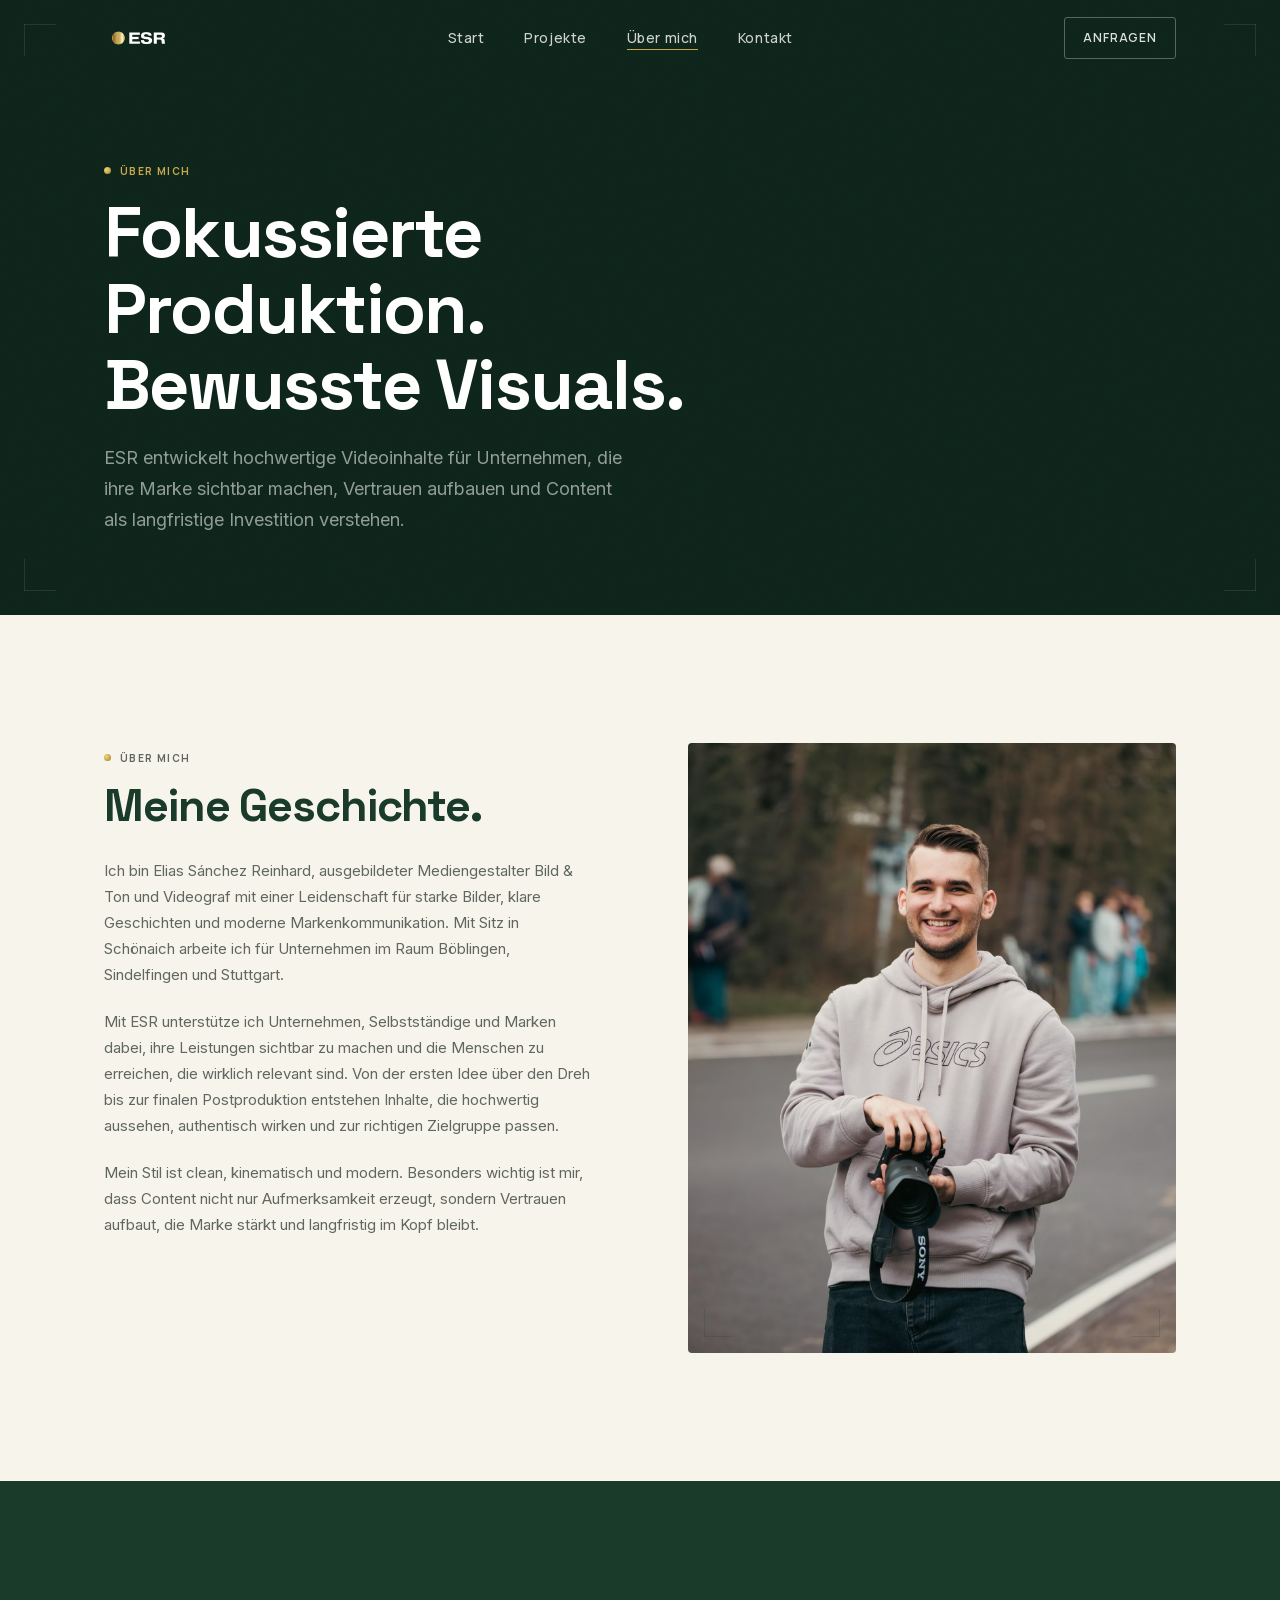
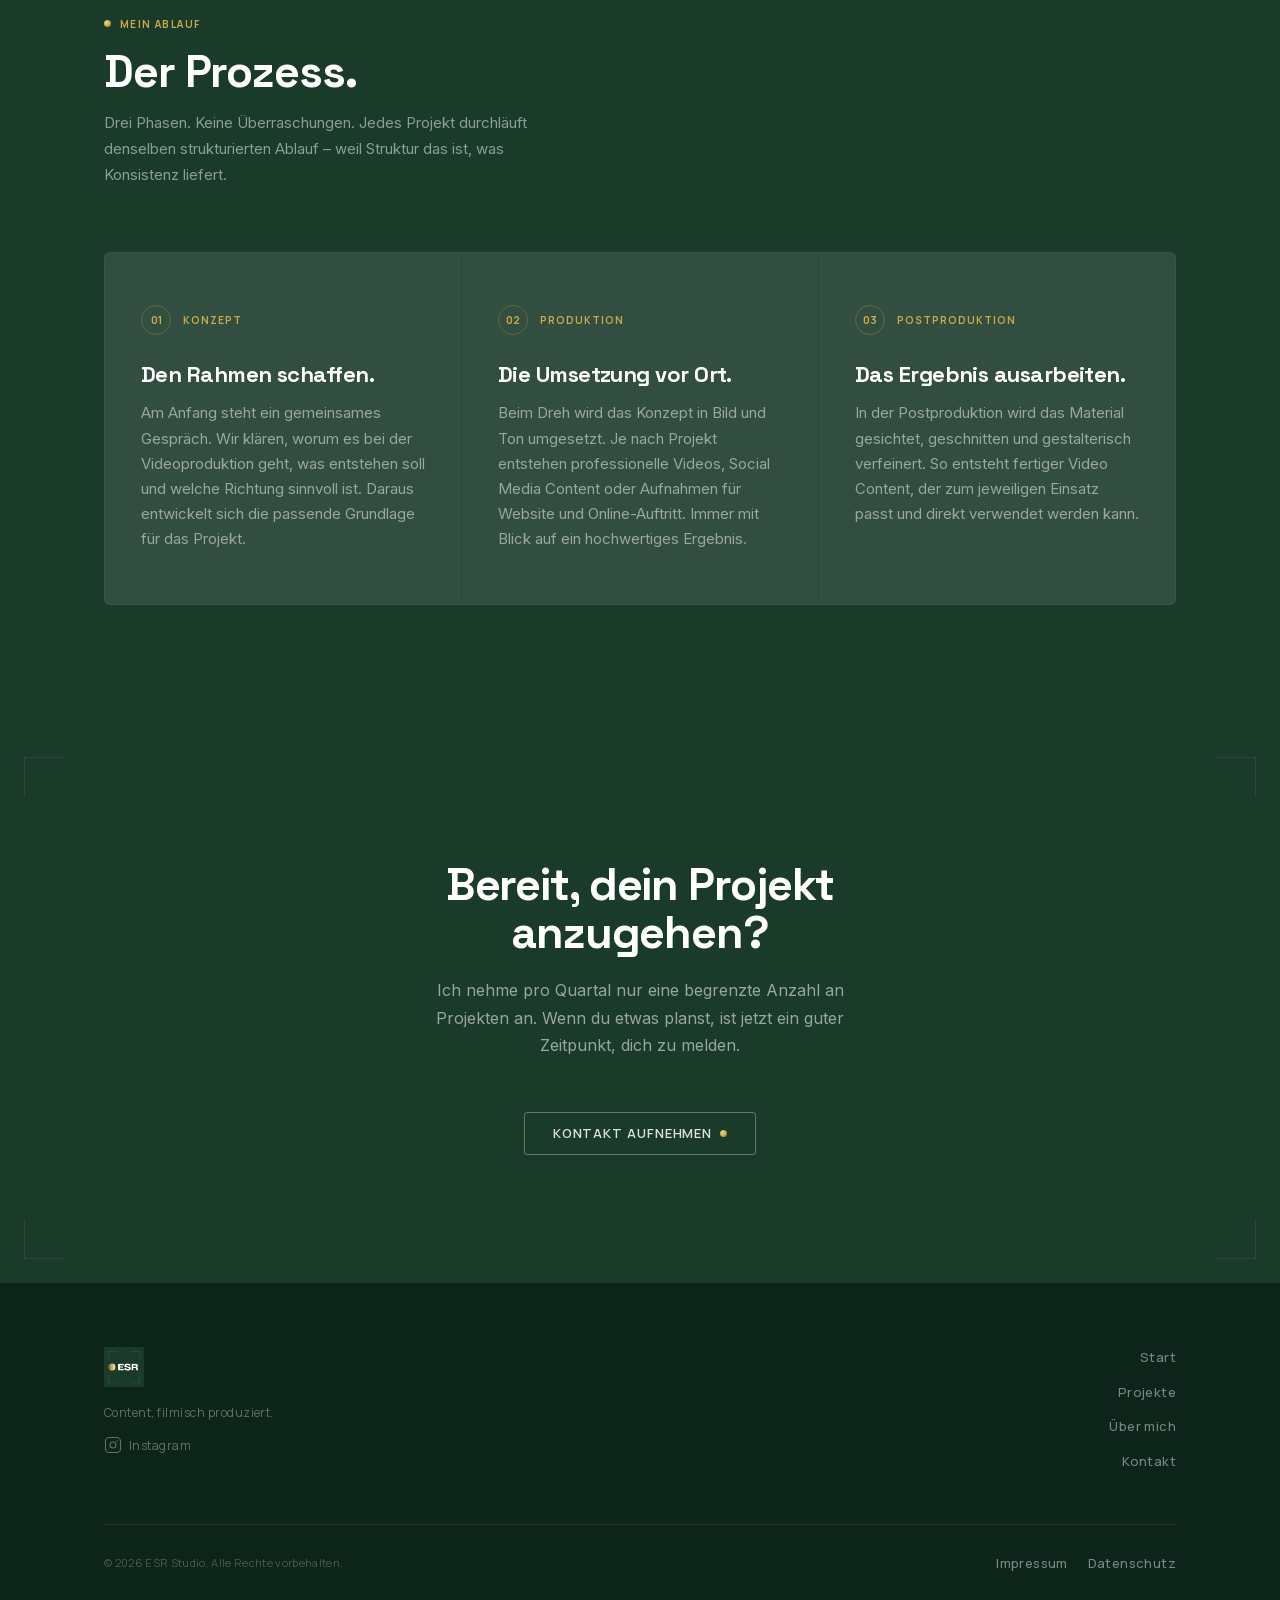
==== commit a5d991f9: "Optimize mobile & tablet layout, add sitemap and form improvements - Mobile (≤768px): smaller logo, " ====
--- a/about.html
+++ b/about.html
@@ -3,8 +3,14 @@
 <head>
   <meta charset="UTF-8">
   <meta name="viewport" content="width=device-width, initial-scale=1.0">
-  <title>Über mich — ESR Studio</title>
-  <meta name="description" content="Ich bin Elias – ausgebildeter Videograf und Mediengestalter. ESR produziert moderne Videos für Unternehmen, Selbstständige und Marken.">
+  <title>Videograf Böblingen & Stuttgart – Über mich | ESR Studio</title>
+  <meta name="description" content="Elias Sánchez Reinhard – ausgebildeter Videograf und Mediengestalter aus Schönaich. ESR produziert cinématische Videos für Unternehmen im Raum Böblingen, Sindelfingen und Stuttgart.">
+  <link rel="canonical" href="https://esrstudio.de/about.html">
+  <meta property="og:title" content="Videograf Böblingen & Stuttgart – Über mich | ESR Studio">
+  <meta property="og:description" content="Videograf aus Schönaich, tätig im Raum Böblingen, Sindelfingen und Stuttgart. Kinematische Videos und Social Media Content für Ihr Unternehmen.">
+  <meta property="og:site_name" content="ESR Studio">
+  <meta property="og:type" content="website">
+  <meta property="og:url" content="https://esrstudio.de/about.html">
   <link rel="stylesheet" href="css/fonts.css">
   <link rel="stylesheet" href="css/styles.css">
 </head>
@@ -59,8 +65,7 @@
             Fokussierte Produktion.<br>Bewusste Visuals.
           </h1>
           <p class="hero-enter hero-enter-d3">
-            ESR ist ein Videoproduktions-Studio für Unternehmen, die verstehen,
-            dass hochwertiger Content eine langfristige Investition ist.
+            ESR entwickelt hochwertige Videoinhalte für Unternehmen, die ihre Marke sichtbar machen, Vertrauen aufbauen und Content als langfristige Investition verstehen.
           </p>
         </div>
       </div>
@@ -78,23 +83,24 @@
             <h2>Meine Geschichte.</h2>
 
             <p>
-              Ich bin Elias, ausgebildeter Videograf und Mediengestalter Bild &amp; Ton.
-              Ich produziere moderne Videos für Unternehmen, Selbstständige und Marken,
-              von Imagefilmen über Social Media Content bis hin zu Reels und Kurzvideos.
-            </p>
-
-            <p>
-              Dabei begleite ich den gesamten Prozess: von der Idee über den Dreh bis
-              zur finalen Postproduktion. Mein Fokus liegt auf hochwertiger Bildsprache,
-              authentischem Storytelling und Videos, die professionell wirken und
-              strategisch funktionieren.
-            </p>
-
-            <p>
-              Die visuelle Identität von ESR ist inspiriert vom REC Indikator der Kamera
-              und dem Suchrahmen. Der goldene Punkt signalisiert, dass etwas aufgenommen
-              wird und dass der Moment zählt. Die Viewfinderecken erinnern daran, dass
-              guter Content immer komponiert ist, nie zufällig.
+              Ich bin Elias Sánchez Reinhard, ausgebildeter Mediengestalter Bild &amp; Ton
+              und Videograf mit einer Leidenschaft für starke Bilder, klare Geschichten
+              und moderne Markenkommunikation. Mit Sitz in Schönaich arbeite ich für
+              Unternehmen im Raum Böblingen, Sindelfingen und Stuttgart.
+            </p>
+
+            <p>
+              Mit ESR unterstütze ich Unternehmen, Selbstständige und Marken dabei, ihre
+              Leistungen sichtbar zu machen und die Menschen zu erreichen, die wirklich
+              relevant sind. Von der ersten Idee über den Dreh bis zur finalen
+              Postproduktion entstehen Inhalte, die hochwertig aussehen, authentisch
+              wirken und zur richtigen Zielgruppe passen.
+            </p>
+
+            <p>
+              Mein Stil ist clean, kinematisch und modern. Besonders wichtig ist mir,
+              dass Content nicht nur Aufmerksamkeit erzeugt, sondern Vertrauen aufbaut,
+              die Marke stärkt und langfristig im Kopf bleibt.
             </p>
           </div>
 
@@ -209,7 +215,7 @@
       </div>
       <div class="footer__divider"></div>
       <div class="footer__bottom">
-        <p class="footer__copy">&copy; 2025 ESR Studio. Alle Rechte vorbehalten.</p>
+        <p class="footer__copy">&copy; 2026 ESR Studio. Alle Rechte vorbehalten.</p>
         <div class="footer__legal">
           <a href="impressum.html" class="footer__nav-link">Impressum</a>
           <a href="datenschutz.html" class="footer__nav-link">Datenschutz</a>
--- a/css/styles.css
+++ b/css/styles.css
@@ -411,15 +411,13 @@
   overflow: hidden;
 }
 
-.hero__video iframe {
-  position: absolute;
-  top: 50%;
-  left: 50%;
-  transform: translate(-50%, -50%);
-  width: 177.78vh;
-  height: 56.25vw;
-  min-width: 100%;
-  min-height: 100%;
+.hero__video video {
+  position: absolute;
+  top: 0;
+  left: 0;
+  width: 100%;
+  height: 100%;
+  object-fit: cover;
   pointer-events: none;
 }
 
@@ -672,24 +670,18 @@
   transition: transform .8s var(--ease);
 }
 .work-card:hover .work-card__video { transform: scale(1.04); }
-.work-card__video iframe {
-  position: absolute;
-  top: 50%;
-  left: 50%;
-  transform: translate(-50%, -50%);
-  width: 112%;
-  height: 112%;
+.work-card__video video {
+  position: absolute;
+  top: 0;
+  left: 0;
+  width: 100%;
+  height: 100%;
+  object-fit: cover;
   pointer-events: none;
 }
 
 .work-card--portrait {
   aspect-ratio: 9 / 16;
-}
-
-.work-card--portrait .work-card__video iframe {
-  width: 100%;
-  height: 100%;
-  transform: translate(-50%, -50%);
 }
 
 .work-card__placeholder-bg {
@@ -1287,6 +1279,30 @@
 }
 
 .btn--form:hover { background: var(--deep-pine); }
+.btn--form:disabled { opacity: .6; cursor: not-allowed; }
+
+.form-field-error {
+  display: block;
+  font-size: 11px;
+  color: #b94040;
+  margin-top: 5px;
+  min-height: 16px;
+}
+
+.form-group input[aria-invalid="true"],
+.form-group textarea[aria-invalid="true"] {
+  border-color: #b94040;
+}
+
+.form-error-global {
+  background: rgba(185,64,64,.08);
+  border: 1px solid rgba(185,64,64,.25);
+  color: #b94040;
+  font-size: 13px;
+  padding: 12px 16px;
+  border-radius: 3px;
+  margin-bottom: 20px;
+}
 
 .form-success {
   text-align: center;
@@ -1517,23 +1533,41 @@
     gap: 52px;
   }
   .contact-form-wrap { position: static; }
+
+  /* Tighter nav gap on tablet */
+  .nav__links { gap: 28px; }
+
+  /* Process grid 2-col on iPad to avoid cramping at mid-range widths */
+  .process-grid { grid-template-columns: repeat(2, 1fr); }
 }
 
 @media (max-width: 768px) {
   :root {
-    --section-gap: clamp(60px, 8vw, 100px);
+    --section-gap: clamp(56px, 8vw, 96px);
   }
 
   .nav__links,
   .nav__cta { display: none; }
   .nav__toggle { display: flex; }
 
+  /* Smaller logo on mobile */
+  .nav__logo-link { height: 48px; }
+
   .values__grid { grid-template-columns: 1fr; }
   .value-card { padding: 40px 28px; }
 
-  .work-grid {
-    grid-template-columns: 1fr;
-  }
+  /* Hero spacing */
+  .hero__eyebrow { margin-bottom: 20px; }
+  .hero h1 { margin-bottom: 18px; }
+  .hero__sub { margin-bottom: 36px; }
+
+  .work-grid { grid-template-columns: 1fr; }
+
+  /* Portrait video cards: shorter when stacked single-column */
+  .work-card--portrait { aspect-ratio: 4 / 5; }
+
+  /* Photo overlays always visible — no hover on touch devices */
+  .photo-card__overlay { opacity: 1; }
 
   .photo-grid { grid-template-columns: repeat(2, 1fr); }
   .work-grid .work-card:first-child,
@@ -1543,6 +1577,7 @@
   }
   .work-grid--full { grid-template-columns: 1fr; }
   .work-card__desc { display: none !important; }
+  .work-card__overlay { padding: 22px; }
 
   .process-grid { grid-template-columns: 1fr; }
   .process-card { padding: 40px 28px; }
@@ -1550,8 +1585,14 @@
   .section-header {
     flex-direction: column;
     align-items: flex-start;
-    gap: 20px;
+    gap: 16px;
+    margin-bottom: 36px;
   }
+
+  /* Section head spacing reductions */
+  .values__head { margin-bottom: 40px; }
+  .process-section__head { margin-bottom: 40px; }
+  .about-grid { gap: 40px; }
 
   .footer__inner {
     grid-template-columns: 1fr;
@@ -1570,14 +1611,57 @@
   }
 
   .contact-form-wrap { padding: 36px 24px; }
+  .contact-info > p { margin-bottom: 36px; }
   .form-row { grid-template-columns: 1fr; }
 
   .hero__cta { flex-direction: column; align-items: flex-start; }
   .hero__scroll { display: none; }
+
+  /* CTA banner */
+  .cta-banner p { margin-bottom: 36px; }
 }
 
 @media (max-width: 480px) {
-  .hero__content { padding-top: 20px; }
-  .work-card__overlay { padding: 20px; }
+  .hero__content { padding-top: 16px; }
+  .work-card__overlay { padding: 16px; }
   .photo-grid { grid-template-columns: 1fr; }
-}
+
+  /* Even smaller logo on very small phones */
+  .nav__logo-link { height: 40px; }
+
+  /* Full-width CTA buttons — better tap targets */
+  .hero__cta { gap: 10px; }
+  .hero__cta .btn { width: 100%; justify-content: center; }
+
+  /* Tighter card padding */
+  .value-card { padding: 32px 18px; }
+  .process-card { padding: 32px 20px; }
+
+  /* Contact form */
+  .contact-form-wrap { padding: 24px 16px; }
+}
+
+/* ===========================
+   Reduced Motion
+   =========================== */
+@media (prefers-reduced-motion: reduce) {
+  .reveal {
+    opacity: 1;
+    transform: none;
+    transition: none;
+  }
+  .reveal.in-view {
+    opacity: 1;
+    transform: none;
+  }
+  .hero-enter {
+    opacity: 1;
+    transform: none;
+    animation: none;
+  }
+  .hero__scroll-track { animation: none; }
+  .work-card__img,
+  .work-card__placeholder,
+  .work-card__video,
+  .photo-card__img { transition: none; }
+}
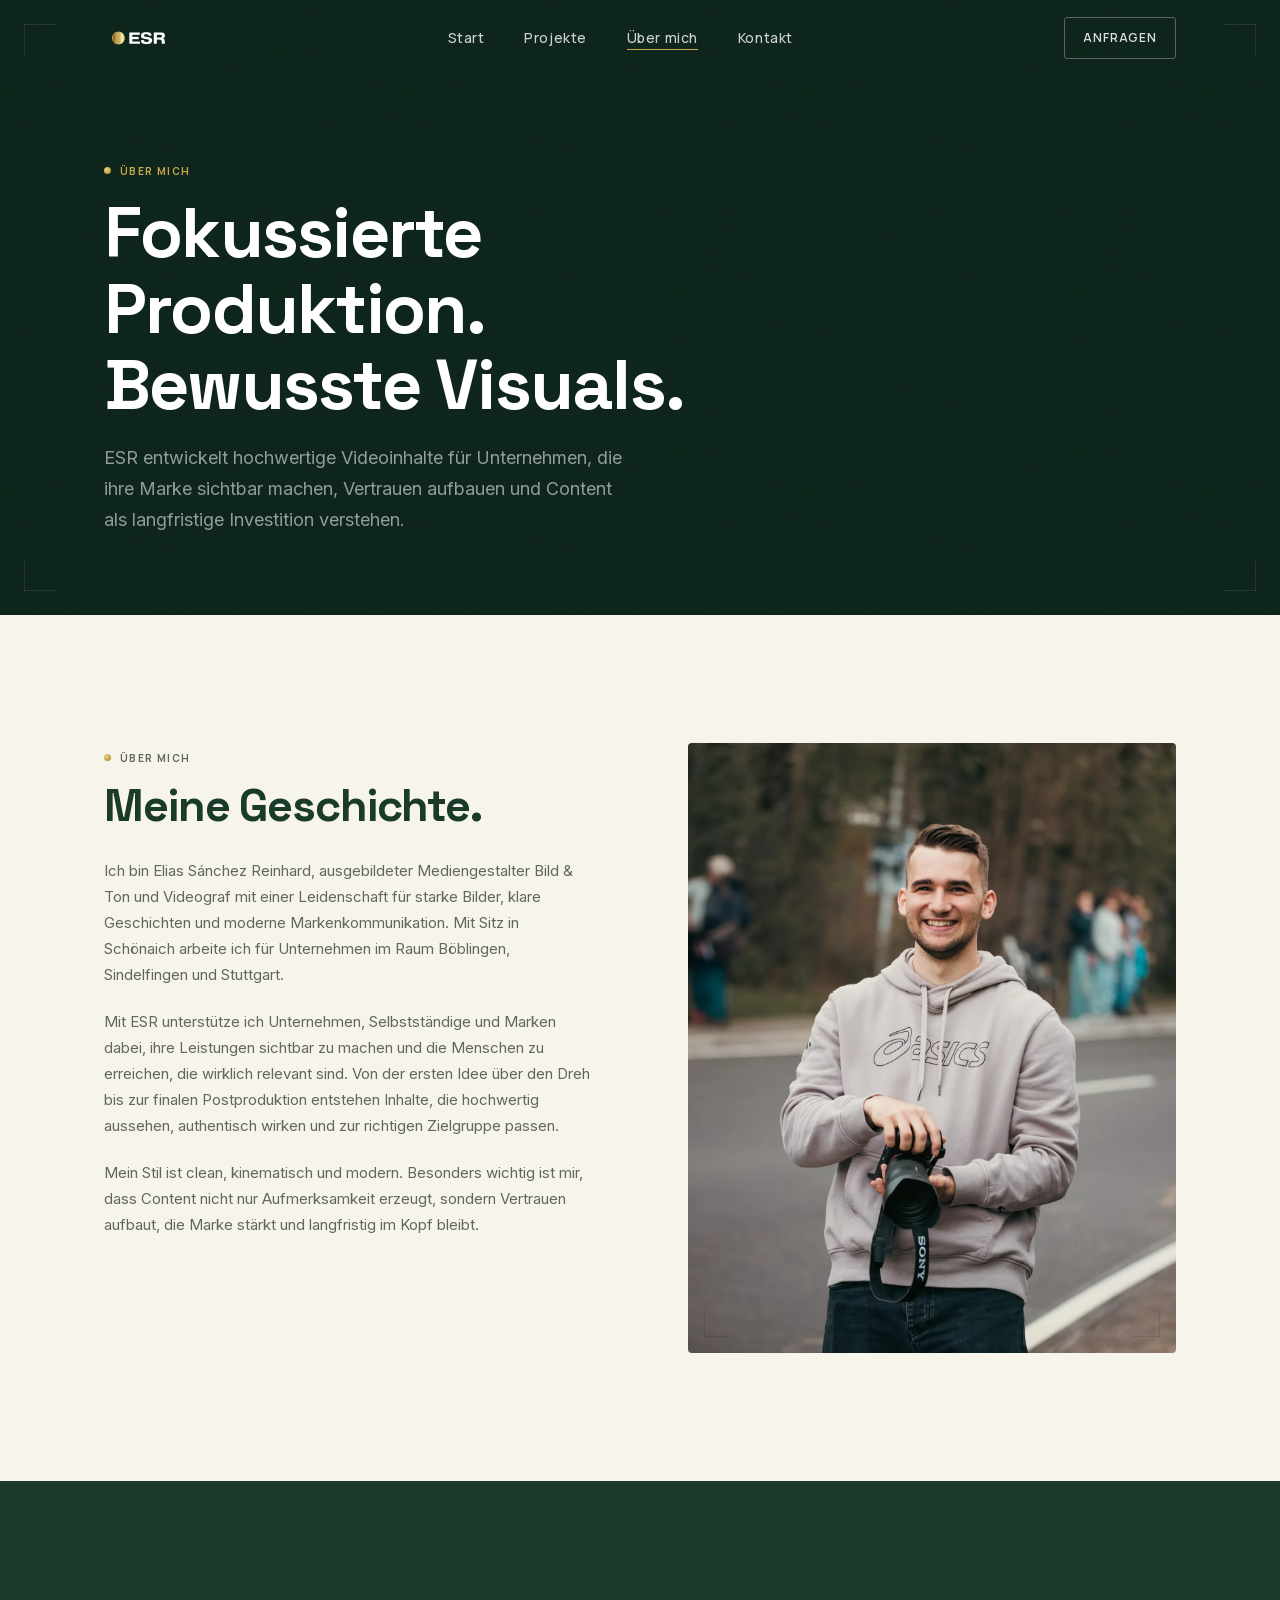
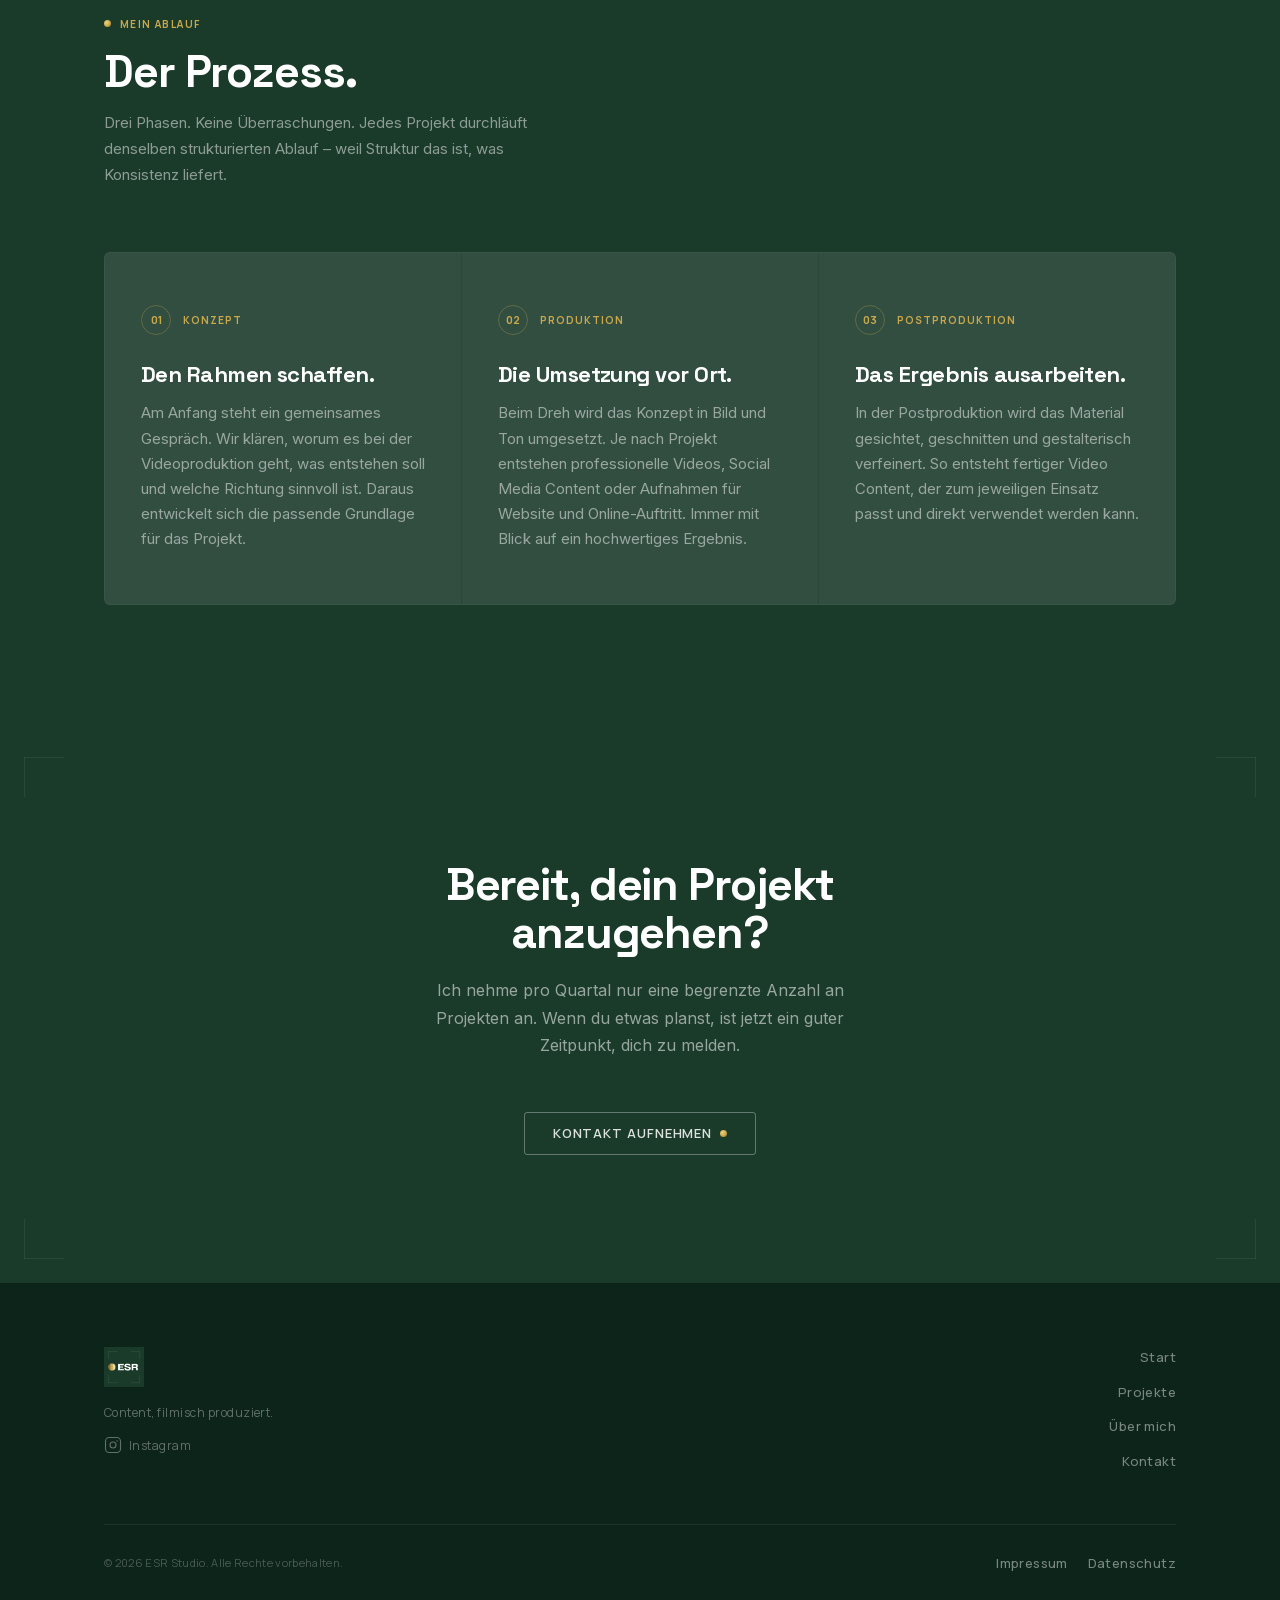
==== commit 87cbabea: "Add scroll reveal, squeeze video carousels, and cross-browser fixes Scroll reveal - New js/scroll-re" ====
--- a/about.html
+++ b/about.html
@@ -5,12 +5,21 @@
   <meta name="viewport" content="width=device-width, initial-scale=1.0">
   <title>Videograf Böblingen & Stuttgart – Über mich | ESR Studio</title>
   <meta name="description" content="Elias Sánchez Reinhard – ausgebildeter Videograf und Mediengestalter aus Schönaich. ESR produziert cinématische Videos für Unternehmen im Raum Böblingen, Sindelfingen und Stuttgart.">
-  <link rel="canonical" href="https://esrstudio.de/about.html">
+  <link rel="canonical" href="https://esr-studio.de/about.html">
   <meta property="og:title" content="Videograf Böblingen & Stuttgart – Über mich | ESR Studio">
   <meta property="og:description" content="Videograf aus Schönaich, tätig im Raum Böblingen, Sindelfingen und Stuttgart. Kinematische Videos und Social Media Content für Ihr Unternehmen.">
   <meta property="og:site_name" content="ESR Studio">
   <meta property="og:type" content="website">
-  <meta property="og:url" content="https://esrstudio.de/about.html">
+  <meta property="og:url" content="https://esr-studio.de/about.html">
+  <link rel="preload" as="font" href="fonts/space-grotesk-latin.woff2" type="font/woff2" crossorigin>
+  <link rel="preload" as="image" href="Brand_assets/Kopie%20von%20ESR%20studio%20(1).webp">
+  <link rel="preload" as="image" href="Brand_assets/47c18614-36d2-4e0f-a50e-93b19e97b266%203.webp">
+  <link rel="icon" type="image/x-icon" href="favicon/favicon.ico">
+  <link rel="icon" type="image/png" sizes="32x32" href="favicon/favicon-32x32.png">
+  <link rel="icon" type="image/png" sizes="16x16" href="favicon/favicon-16x16.png">
+  <link rel="apple-touch-icon" sizes="180x180" href="favicon/apple-touch-icon.png">
+  <link rel="manifest" href="favicon/site.webmanifest">
+  <meta name="theme-color" content="#0d241a">
   <link rel="stylesheet" href="css/fonts.css">
   <link rel="stylesheet" href="css/styles.css">
 </head>
@@ -22,7 +31,7 @@
 
       <a href="index.html" class="nav__logo-link" aria-label="ESR Studio — Startseite">
         <img class="logo"
-             src="Brand_assets/Kopie%20von%20ESR%20studio%20(1).avif"
+             src="Brand_assets/Kopie%20von%20ESR%20studio%20(1).webp"
              alt="ESR Studio"
              height="72">
       </a>
@@ -76,7 +85,7 @@
       <div class="container">
         <div class="about-grid">
 
-          <div class="about-text reveal">
+          <div class="about-text">
             <div class="section-label">
               <span class="gold-dot"></span> Über mich
             </div>
@@ -104,12 +113,14 @@
             </p>
           </div>
 
-          <div class="about-visual reveal reveal-d2">
+          <div class="about-visual">
             <div class="about-frame">
               <img
-                src="Brand_assets/47c18614-36d2-4e0f-a50e-93b19e97b266%203.avif"
+                src="Brand_assets/47c18614-36d2-4e0f-a50e-93b19e97b266%203.webp"
                 alt="Elias — ESR Studio"
-                class="about-frame__img">
+                class="about-frame__img"
+                fetchpriority="high"
+                decoding="async">
             </div>
           </div>
 
@@ -120,7 +131,7 @@
     <!-- Process Section -->
     <section class="section process-section">
       <div class="container">
-        <div class="process-section__head reveal">
+        <div class="process-section__head">
           <div class="section-label section-label--gold">
             <span class="gold-dot"></span> Mein Ablauf
           </div>
@@ -133,7 +144,7 @@
 
         <div class="process-grid">
 
-          <div class="process-card reveal reveal-d1">
+          <div class="process-card">
             <div class="process-card__step">
               <div class="process-card__num">01</div>
               <span class="process-card__step-label">Konzept</span>
@@ -146,7 +157,7 @@
             </p>
           </div>
 
-          <div class="process-card reveal reveal-d2">
+          <div class="process-card">
             <div class="process-card__step">
               <div class="process-card__num">02</div>
               <span class="process-card__step-label">Produktion</span>
@@ -159,7 +170,7 @@
             </p>
           </div>
 
-          <div class="process-card reveal reveal-d3">
+          <div class="process-card">
             <div class="process-card__step">
               <div class="process-card__num">03</div>
               <span class="process-card__step-label">Postproduktion</span>
@@ -179,12 +190,12 @@
     <!-- CTA -->
     <section class="section cta-banner">
       <div class="container">
-        <h2 class="reveal">Bereit, dein Projekt anzugehen?</h2>
-        <p class="reveal reveal-d1">
+        <h2>Bereit, dein Projekt anzugehen?</h2>
+        <p>
           Ich nehme pro Quartal nur eine begrenzte Anzahl an Projekten an.
           Wenn du etwas planst, ist jetzt ein guter Zeitpunkt, dich zu melden.
         </p>
-        <a href="contact.html" class="btn btn--outline reveal reveal-d2">
+        <a href="contact.html" class="btn btn--outline">
           Kontakt aufnehmen <span class="gold-dot"></span>
         </a>
       </div>
@@ -198,7 +209,7 @@
       <div class="footer__inner">
         <div>
           <img class="footer__brand-logo"
-               src="Brand_assets/ESR%20studio%20(2).avif"
+               src="Brand_assets/ESR%20studio%20(2).webp"
                alt="ESR Studio">
           <p class="footer__tagline">Content, filmisch produziert.</p>
           <a href="https://www.instagram.com/esr_visuals/" target="_blank" rel="noopener noreferrer" class="footer__instagram" aria-label="ESR Studio auf Instagram">
@@ -225,5 +236,6 @@
   </footer>
 
   <script src="js/main.js"></script>
+  <script src="js/scroll-reveal.js" defer></script>
 </body>
 </html>
--- a/css/styles.css
+++ b/css/styles.css
@@ -315,11 +315,18 @@
 .nav__toggle {
   display: none;
   flex-direction: column;
+  align-items: center;
+  justify-content: center;
   gap: 5px;
+  /* 44×44 Tippfläche, das Symbol bleibt optisch am rechten Rand */
+  width: 44px;
+  height: 44px;
+  margin-right: -11px;
   cursor: pointer;
-  padding: 4px;
+  padding: 0;
   background: none;
   border: none;
+  -webkit-tap-highlight-color: transparent;
 }
 
 .nav__toggle span {
@@ -376,8 +383,14 @@
 
 .nav__mobile-close {
   position: absolute;
-  top: 24px;
-  right: var(--gutter);
+  top: 12px;
+  right: calc(var(--gutter) - 12px);
+  /* 44×44 Tippfläche */
+  display: grid;
+  place-items: center;
+  width: 44px;
+  height: 44px;
+  padding: 0;
   background: none;
   border: none;
   color: rgba(255,255,255,.5);
@@ -715,6 +728,63 @@
   opacity: .9;
   transform: scale(1.08);
 }
+
+/* Touch play button — injected by JS on touch devices, visible on all screen sizes */
+.work-card__play-touch {
+  position: absolute;
+  top: 50%;
+  left: 50%;
+  transform: translate(-50%, -50%);
+  width: 68px;
+  height: 68px;
+  border-radius: 50%;
+  background: rgba(13,36,26,.45);
+  border: 2px solid rgba(201,168,76,.85);
+  display: flex;
+  align-items: center;
+  justify-content: center;
+  z-index: 4;
+  pointer-events: none;
+  transition: opacity .35s, transform .35s;
+  animation: tap-pulse 2.4s ease-in-out infinite;
+}
+@keyframes tap-pulse {
+  0%, 100% { box-shadow: 0 0 0 0 rgba(201,168,76,.45); }
+  55%       { box-shadow: 0 0 0 14px rgba(201,168,76,0); }
+}
+.work-card--active .work-card__play-touch {
+  opacity: 0;
+  transform: translate(-50%, -50%) scale(.8);
+}
+.work-card__sound-btn {
+  position: absolute;
+  top: 14px;
+  right: 14px;
+  width: 34px;
+  height: 34px;
+  border-radius: 50%;
+  background: rgba(13,36,26,.55);
+  border: 1.5px solid rgba(201,168,76,.7);
+  display: flex;
+  align-items: center;
+  justify-content: center;
+  z-index: 6;
+  cursor: pointer;
+  opacity: 0;
+  transition: opacity .25s, background .2s;
+  backdrop-filter: blur(6px);
+  -webkit-backdrop-filter: blur(6px);
+  padding: 0;
+  outline: none;
+}
+.work-card:hover .work-card__sound-btn,
+.work-card--active .work-card__sound-btn {
+  opacity: 1;
+}
+.work-card__sound-btn:hover {
+  background: rgba(13,36,26,.8);
+}
+.work-card__sound-btn svg { display: block; }
 
 .work-card__overlay {
   position: absolute;
@@ -867,6 +937,18 @@
 }
 .footer__nav-link:hover { color: var(--gold); }
 
+/* Touch: größere Tippflächen im Footer, optisch gleicher Abstand */
+@media (pointer: coarse) {
+  .footer__nav-link,
+  .footer__instagram {
+    display: inline-flex;
+    align-items: center;
+    min-height: 44px;
+  }
+  .footer__nav { row-gap: 0 !important; }
+  .footer__instagram { margin-top: 2px; }
+}
+
 .footer__divider {
   height: 1px;
   background: rgba(255,255,255,.07);
@@ -936,6 +1018,7 @@
 .legal-content a {
   color: var(--gold);
   text-decoration: underline;
+  overflow-wrap: anywhere; /* lange URLs umbrechen statt seitlich überstehen */
 }
 
 .legal-content ul {
@@ -1304,6 +1387,9 @@
   margin-bottom: 20px;
 }
 
+.form-error-global a { color: inherit; text-decoration: underline; }
+.form-success h3:focus { outline: none; } /* Fokus nur für Screenreader */
+
 .form-success {
   text-align: center;
   padding: 48px 24px;
@@ -1417,6 +1503,237 @@
 .work-grid--equal .work-card--portrait:first-child {
   aspect-ratio: 9 / 16;
 }
+/* Full-width card inside equal grid */
+.work-card--wide {
+  grid-column: 1 / -1;
+  aspect-ratio: 21 / 9;
+}
+
+/* Portrait-row grid: alle Videos nebeneinander in 9:16 (Fallback ohne JS,
+   sonst wird daraus das Squeeze-Karussell) */
+.work-grid--portrait-row {
+  grid-template-columns: repeat(5, 1fr);
+}
+/* Cancel the "first card spans full width" rule from base .work-grid */
+.work-grid--portrait-row .work-card:first-child {
+  grid-column: auto;
+  aspect-ratio: 9 / 16;
+}
+.work-grid--portrait-row .work-card--portrait {
+  aspect-ratio: 9 / 16;
+}
+
+/* Stack grids with minimal gap */
+.work-grid + .work-grid {
+  margin-top: 3px;
+}
+
+/* ===========================
+   Squeeze-Karussell (js/squeeze-carousel.js)
+   =========================== */
+.sq {
+  container-type: inline-size;
+}
+.sq + .sq {
+  margin-top: clamp(48px, 7vw, 88px);
+}
+
+/* Variablen auf dem inneren Element, damit 100cqi die Breite von .sq meint */
+.sq__inner {
+  --sq-slat:     8px;
+  --sq-slat-gap: 8px;
+  --sq-gap:      16px;
+  --sq-radius:   3px;
+  --sq-ms:       1000ms;
+  --sq-ease:     cubic-bezier(0.16, 1, 0.3, 1); /* easeOutExpo */
+  --sq-ratio:    1.7778; /* 16:9 */
+  /* Untergrenze: auf dem Handy so flach, dass das offene Panel fast
+     16:9 bleibt, statt links und rechts viel abzuschneiden */
+  --sq-h:        clamp(min(180px, calc((100cqi - 92px) * 0.6)), 34cqi, 420px);
+  /* Offenes Panel: Block im Videoformat, auf schmalen Bildschirmen schmaler */
+  --sq-hero:     min(calc(var(--sq-h) * var(--sq-ratio)), calc(100cqi - 92px));
+  /* Breite der vier Spalten zusammen (ohne Lamellen und Abstände) */
+  --sq-avail:    calc(100cqi
+                 - var(--sq-slats, 1) * (var(--sq-slat-gap) + var(--sq-slat))
+                 - 3 * var(--sq-gap));
+  --sq-room:     calc(var(--sq-avail) - var(--sq-hero));
+  --sq-open-min: 0px;
+  display: flex;
+  flex-direction: column;
+}
+/* Hochformat (9:16): höher, damit das offene Video groß genug ist,
+   aber nie höher als der Bildschirm */
+.sq--portrait .sq__inner {
+  --sq-ratio: 0.5625;
+  /* nie höher als der Bildschirm unter der festen Navigation */
+  --sq-h:     min(clamp(420px, 89cqi, 640px), 80vh, calc(100vh - var(--nav-height) - 32px));
+  /* Bei wenig Höhe (Handy quer) bleibt das offene Panel trotzdem das größte */
+  --sq-open-min: calc(var(--sq-avail) * 0.38);
+}
+@supports (height: 1svh) {
+  /* svh: ohne die ein-/ausfahrende Adressleiste mobiler Browser */
+  .sq--portrait .sq__inner { --sq-h: min(clamp(420px, 89cqi, 640px), 80svh, calc(100svh - var(--nav-height) - 32px)); }
+}
+@container (max-width: 600px) {
+  .sq__inner { --sq-gap: 8px; }
+}
+
+.sq__controls {
+  display: flex;
+  justify-content: flex-end;
+  gap: 8px;
+  margin-bottom: 16px;
+}
+.sq__btn {
+  -webkit-appearance: none;
+  appearance: none;
+  -webkit-tap-highlight-color: transparent;
+  display: grid;
+  place-items: center;
+  width: 40px;
+  height: 40px;
+  padding: 0;
+  border: 1px solid rgba(255,255,255,.22);
+  border-radius: 3px;
+  background: transparent;
+  color: var(--white);
+  cursor: pointer;
+  transition: border-color .3s var(--ease), color .3s var(--ease);
+}
+@media (hover: hover) {
+  .sq__btn:hover { border-color: var(--gold); color: var(--gold); }
+}
+/* Touch: Schaltflächen mindestens 44 px */
+@media (pointer: coarse) {
+  .sq__btn { width: 44px; height: 44px; }
+}
+.sq__btn[aria-pressed="true"] { border-color: var(--gold); color: var(--gold); }
+.sq__btn:focus-visible { outline: 2px solid var(--gold); outline-offset: 2px; }
+
+.sq__viewport {
+  height: var(--sq-h);
+  overflow: hidden;
+  touch-action: pan-y;
+}
+.sq__strip {
+  display: flex;
+  height: 100%;
+  width: max-content;
+}
+
+.sq__card {
+  -webkit-appearance: none;
+  appearance: none;
+  -webkit-tap-highlight-color: transparent;
+  position: relative;
+  isolation: isolate;
+  flex-shrink: 0;
+  height: 100%;
+  padding: 0;
+  border: 0;
+  overflow: hidden;
+  background: var(--pine);
+  cursor: pointer;
+  transition-property: width, margin-left;
+  transition-duration: var(--sq-ms);
+  transition-timing-function: var(--sq-ease);
+}
+.sq__card:focus-visible { outline: 2px solid var(--gold); outline-offset: -2px; }
+
+/* Immer als 16:9-Block gezeichnet und zentriert: Das Panel ändert nur,
+   wie viel man sieht, nie den Maßstab des Videos. */
+.sq__media {
+  position: absolute;
+  top: 0;
+  left: 50%;
+  width: var(--sq-hero);
+  min-width: 100%;
+  max-width: none;
+  height: 100%;
+  object-fit: cover;
+  transform: translateX(-50%);
+  pointer-events: none;
+  filter: brightness(.6);
+  transition: filter .6s var(--ease);
+}
+.sq__card.is-front .sq__media { filter: none; }
+@media (hover: hover) {
+  .sq__card:hover .sq__media { filter: none; }
+}
+
+.sq__overlay {
+  position: absolute;
+  inset: auto 0 0 0;
+  display: flex;
+  align-items: flex-end;
+  padding: 64px 16px 16px;
+  background-image: linear-gradient(to top, rgb(0 0 0 / .55), transparent);
+  opacity: 0;
+  pointer-events: none;
+  transition: opacity var(--sq-ms) var(--sq-ease);
+}
+.sq__card.is-front .sq__overlay { opacity: 1; }
+.sq__tag {
+  font-family: var(--font-ui);
+  font-size: 10px;
+  font-weight: 700;
+  letter-spacing: .13em;
+  text-transform: uppercase;
+  color: var(--gold);
+  white-space: nowrap;
+}
+
+.sq__play {
+  position: absolute;
+  top: 50%;
+  left: 50%;
+  display: grid;
+  place-items: center;
+  width: 56px;
+  height: 56px;
+  padding-left: 3px;
+  border: 1px solid rgba(255,255,255,.5);
+  border-radius: 50%;
+  background: rgba(13,36,26,.35);
+  color: var(--white);
+  transform: translate(-50%, -50%);
+  opacity: 0;
+  pointer-events: none;
+  transition: opacity .3s var(--ease);
+}
+.sq.is-paused .sq__card.is-front .sq__play { opacity: 1; }
+
+.sq__panel {
+  display: grid;
+  margin-top: 24px;
+}
+.sq__copy {
+  grid-area: 1 / 1;
+  opacity: 0;
+  visibility: hidden;
+  pointer-events: none;
+  transition: opacity var(--sq-ms) var(--sq-ease), visibility var(--sq-ms);
+}
+.sq__copy.is-shown { opacity: 1; visibility: visible; pointer-events: auto; }
+.sq__text {
+  max-width: 46rem;
+  margin: 0;
+  font-size: 15px;
+  line-height: 1.6;
+  text-wrap: balance;
+  color: rgba(255,255,255,.5);
+}
+.sq__title { color: var(--white); }
+
+@container (min-width: 640px) {
+  .sq__overlay { padding: 80px 24px 24px; }
+  .sq__panel { margin-top: 28px; }
+  .sq__text { font-size: 17px; }
+}
+
+@media (prefers-reduced-motion: reduce) {
+  .sq__inner { --sq-ms: 0ms; }
+}
 
 /* ===========================
    Photo Grid
@@ -1483,23 +1800,19 @@
 }
 
 /* ===========================
-   Scroll Reveal
-   =========================== */
-.reveal {
-  opacity: 0;
-  transform: translateY(22px);
-  transition: opacity .75s var(--ease), transform .75s var(--ease);
-}
-
-.reveal.in-view {
-  opacity: 1;
-  transform: translateY(0);
-}
-
-.reveal-d1 { transition-delay: .08s; }
-.reveal-d2 { transition-delay: .17s; }
-.reveal-d3 { transition-delay: .26s; }
-.reveal-d4 { transition-delay: .35s; }
+   Scroll Reveal (js/scroll-reveal.js)
+   =========================== */
+/* Scroll-Einblendung: ohne JS bleibt alles sichtbar */
+[data-reveal-state="pending"] { opacity: 0; }
+[data-reveal-state="pending"] [data-reveal-token],
+[data-reveal-state="running"] [data-reveal-token] {
+  display: inline-block; max-width: 100%; overflow-wrap: anywhere;
+}
+@media (prefers-reduced-motion: reduce), print {
+  [data-reveal], [data-reveal-token] {
+    opacity: 1 !important; filter: none !important; transform: none !important;
+  }
+}
 
 /* Hero entrance */
 .hero-enter {
@@ -1539,6 +1852,11 @@
 
   /* Process grid 2-col on iPad to avoid cramping at mid-range widths */
   .process-grid { grid-template-columns: repeat(2, 1fr); }
+
+  /* iPad: Portrait-Videos 2×2, kompakteres Format */
+  .work-grid--portrait-row { grid-template-columns: repeat(2, 1fr); }
+  .work-grid--portrait-row .work-card:first-child,
+  .work-grid--portrait-row .work-card--portrait { aspect-ratio: 4 / 5; }
 }
 
 @media (max-width: 768px) {
@@ -1562,19 +1880,35 @@
   .hero__sub { margin-bottom: 36px; }
 
   .work-grid { grid-template-columns: 1fr; }
-
-  /* Portrait video cards: shorter when stacked single-column */
+  .work-grid--portrait-row { grid-template-columns: repeat(2, 1fr); }
+  .work-grid--portrait-row .work-card:first-child,
+  .work-grid--portrait-row .work-card--portrait { aspect-ratio: 4 / 5; }
+  .work-card--wide { aspect-ratio: 16 / 9; }
+
+  /* Portrait video cards outside portrait-row: shorter when stacked */
   .work-card--portrait { aspect-ratio: 4 / 5; }
+
+  /* Tap-to-play: active card state on touch */
+  .work-card--active {
+    transform: scale(1.04);
+    z-index: 2;
+    box-shadow: 0 0 0 2px rgba(201,168,76,.55), 0 16px 48px rgba(0,0,0,.55);
+  }
+  .work-card--active .work-card__video { transform: scale(1.06); }
+  .work-card--active .work-card__overlay {
+    background: linear-gradient(to top, rgba(13,36,26,.9) 0%, rgba(13,36,26,.2) 55%, transparent 100%);
+  }
 
   /* Photo overlays always visible — no hover on touch devices */
   .photo-card__overlay { opacity: 1; }
 
   .photo-grid { grid-template-columns: repeat(2, 1fr); }
-  .work-grid .work-card:first-child,
-  .work-grid--full .work-card:first-child {
+  .work-grid .work-card:not(.work-card--portrait):first-child,
+  .work-grid--full .work-card:not(.work-card--portrait):first-child {
     grid-column: auto;
     aspect-ratio: 16 / 9;
   }
+  .work-grid--equal .work-card--portrait:first-child { aspect-ratio: 4 / 5; }
   .work-grid--full { grid-template-columns: 1fr; }
   .work-card__desc { display: none !important; }
   .work-card__overlay { padding: 22px; }
@@ -1626,6 +1960,11 @@
   .work-card__overlay { padding: 16px; }
   .photo-grid { grid-template-columns: 1fr; }
 
+  /* Kleines Handy: Portrait-Videos einspaltig */
+  .work-grid--portrait-row { grid-template-columns: 1fr; }
+  .work-grid--portrait-row .work-card:first-child,
+  .work-grid--portrait-row .work-card--portrait { aspect-ratio: 4 / 5; }
+
   /* Even smaller logo on very small phones */
   .nav__logo-link { height: 40px; }
 
@@ -1645,15 +1984,6 @@
    Reduced Motion
    =========================== */
 @media (prefers-reduced-motion: reduce) {
-  .reveal {
-    opacity: 1;
-    transform: none;
-    transition: none;
-  }
-  .reveal.in-view {
-    opacity: 1;
-    transform: none;
-  }
   .hero-enter {
     opacity: 1;
     transform: none;
